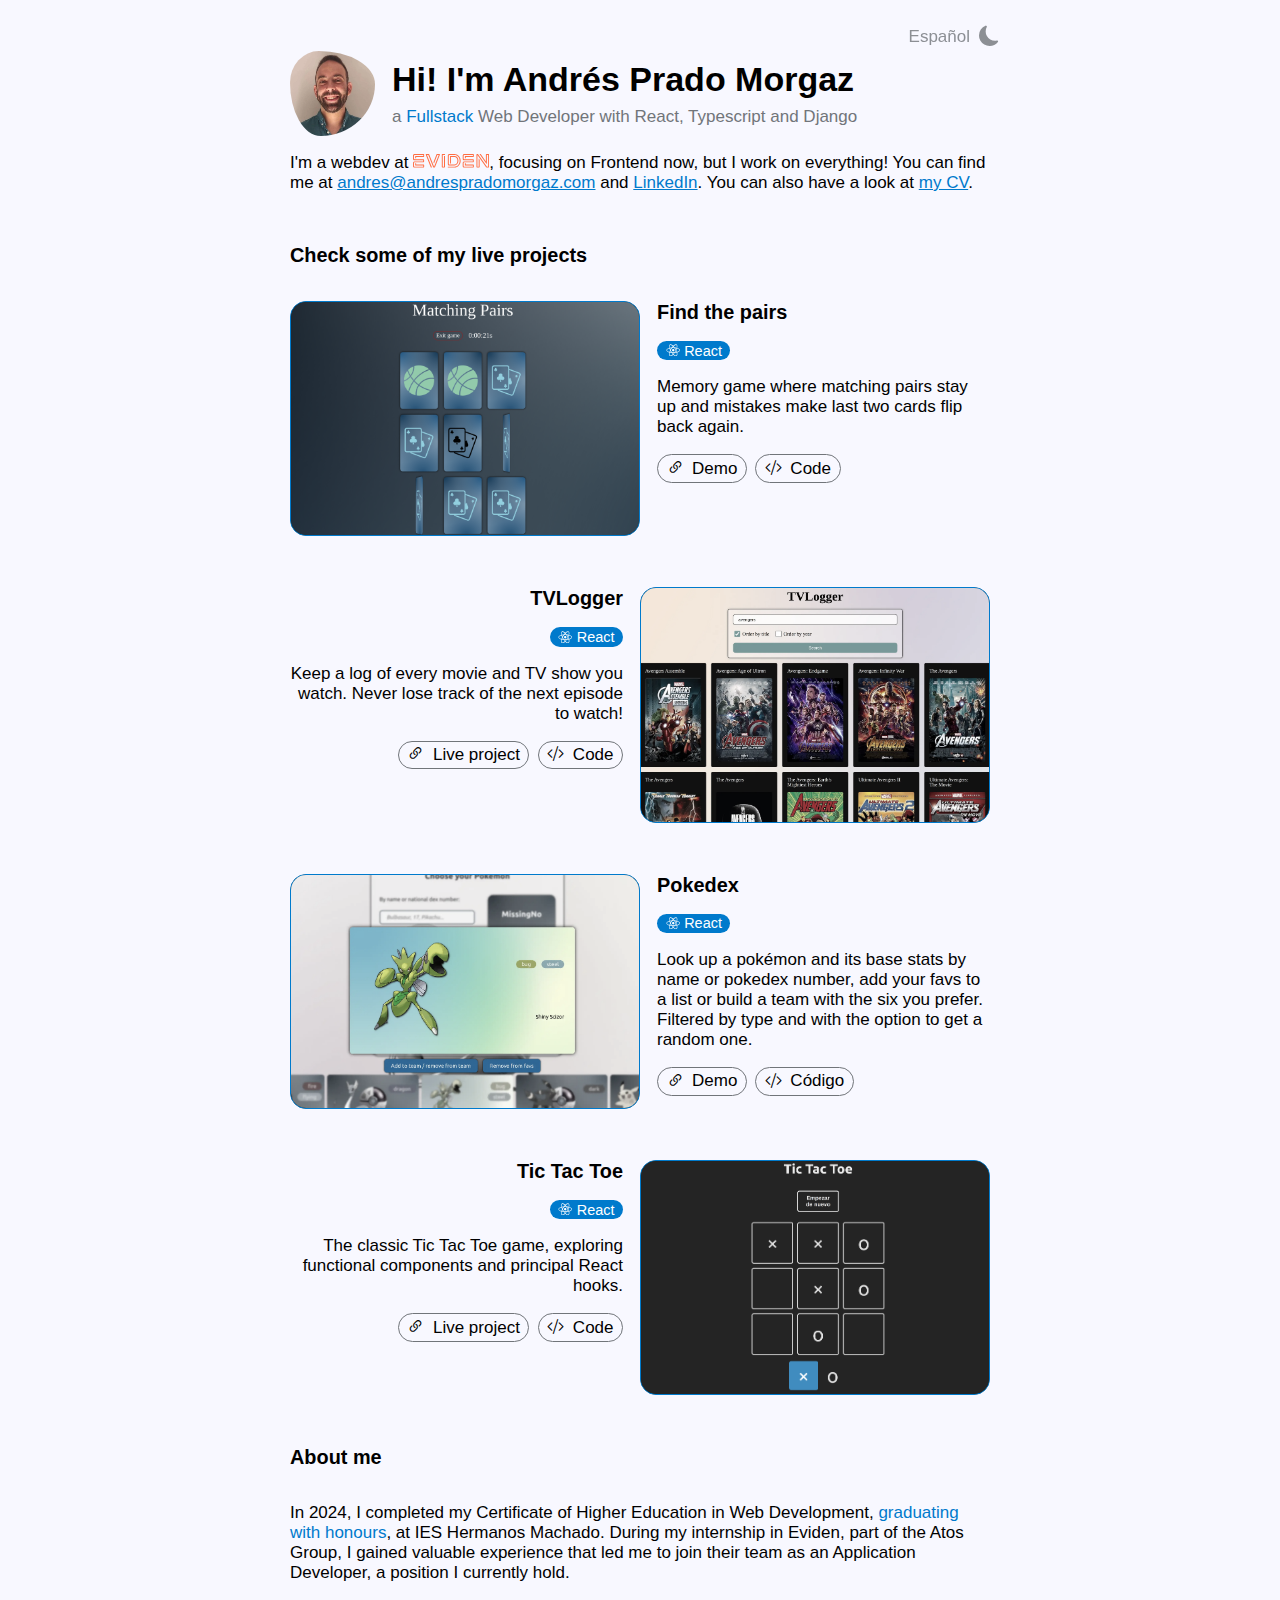
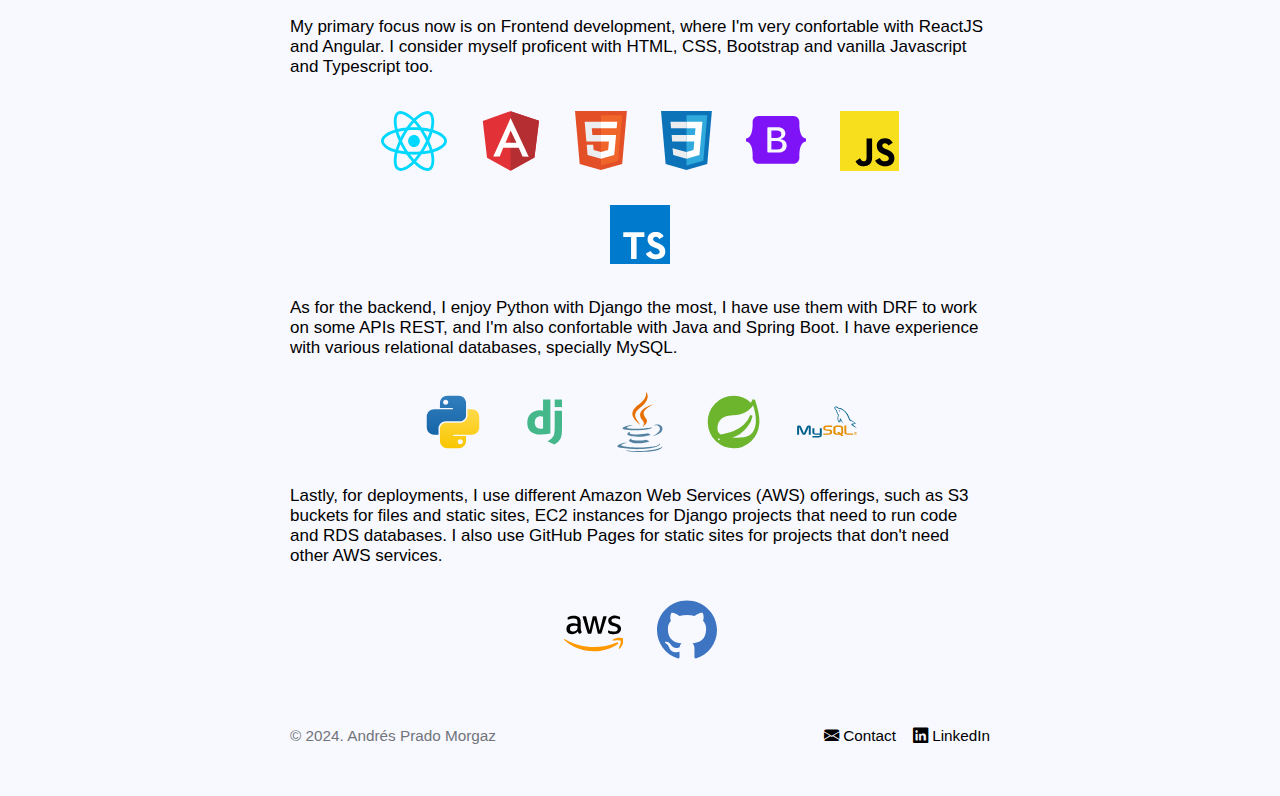
==== en/index.html @ ce3ffde0 "Added pokemon project" ====
<!DOCTYPE html>
<html lang="en">
  <head>
    <meta charset="UTF-8" />
    <meta name="viewport" content="width=device-width, initial-scale=1.0" />
    <title>Andrés Prado Morgaz</title>
    <link rel="shortcut icon" href="../favicon.svg" type="image/x-icon" />
    <link rel="stylesheet" href="../style.css" />
  </head>

  <body>
    <aside id="optionsMenu" class="text-gray">
      <a href="../">Español</a>
      <i id="lightModeToggler" class="bi bi-brightness-high-fill"></i>
    </aside>
    <section class="sectionIntro">
      <header class="intro">
        <img
          src="../assets/profilePic.webp"
          alt="Andrés Prado Morgaz profile picture"
        />
        <div>
          <h1>Hi! I'm Andrés Prado Morgaz</h1>
          <p class="mt-1 text-gray">
            a <span class="text-highlight">Fullstack</span> Web Developer with
            React, Typescript and Django
          </p>
        </div>
      </header>
      <p>
        I'm a webdev at
        <svg
          class="evidenLogo"
          version="1.1"
          viewBox="0 0 538.29999 96.199997"
          xmlns="http://www.w3.org/2000/svg"
        >
          <path
            d="m 262.2,14.9 v 52.7 h 6.7 V 21.4 h 24.7 c 12.2,0 20.9,10.9 20.9,26.7 0,15.8 -8.7,26.7 -20.9,26.7 H 258 c -2.8,0 -4.7,-1.8 -4.7,-4.7 V 11.3 c 0,-2.8 1.8,-4.7 4.7,-4.7 h 35.6 c 21.3,0 36.7,17.4 36.7,41.5 0,24.1 -15.4,41.5 -36.7,41.5 h -47.2 v 6.5 h 47.2 c 24.1,0 43.8,-20.7 43.8,-48 0,-27.3 -19.6,-48 -43.8,-48 H 258 c -7.1,0 -11.5,4.7 -11.5,11.1 v 58.9 c 0,6.5 4.5,11.1 11.5,11.1 h 35.6 c 15.4,0 28,-14.2 28,-33.2 0,-19 -12.6,-33.2 -28,-33.2 H 262.2 Z M 71.8,52.2 H 11.5 C 4.4,52.2 0,56.9 0,63.3 V 85 c 0,6.5 4.5,11.1 11.5,11.1 h 64 c 2,0 3.4,-1.4 3.4,-3.4 V 78.3 c 0,-2 -1.4,-3.4 -3.4,-3.4 H 22.2 V 66 h -6.5 v 15.4 h 56.5 v 8.3 H 11.5 C 8.7,89.7 6.8,87.9 6.8,85 V 63.3 c 0,-2.8 1.8,-4.7 4.7,-4.7 h 63.6 c 2,0 3.4,-1.4 3.4,-3.4 V 40.8 c 0,-2 -1.4,-3.4 -3.4,-3.4 H 11.5 C 8.7,37.4 6.8,35.6 6.8,32.7 V 11.3 c 0,-2.8 1.8,-4.7 4.7,-4.7 h 61 v 8.3 H 15.7 v 15.2 h 6.5 v -8.7 h 53.3 c 2,0 3.4,-1.4 3.4,-3.4 V 3.8 c 0,-2 -1.4,-3.6 -3.4,-3.6 h -64 C 4.4,0.2 0,4.9 0,11.3 v 21.5 c 0,6.5 4.5,11.1 11.5,11.1 h 60.4 v 8.3 z M 172.3,6.6 h 9.9 L 149.2,89.8 115,3.4 C 114,1 112.6,0.2 109.9,0.2 H 93.3 c -2,0 -3.2,1.4 -3.2,3.2 0,0.6 0.2,1.4 0.4,2 l 35.6,90.7 h 8.3 L 98.8,6.6 h 9.7 l 34.4,86.7 c 1,2.4 2,2.8 4.5,2.8 h 3.6 c 2.4,0 3.4,-0.4 4.5,-2.8 L 190.3,5.4 c 0.2,-0.6 0.4,-1.4 0.4,-2 0,-1.8 -1.2,-3.2 -3.2,-3.2 H 171.1 C 168.5,0.2 167,1 166,3.4 l -21.1,54.3 3.8,9.3 z m 251.2,45.6 h -60.4 c -7.1,0 -11.5,4.7 -11.5,11.1 V 85 c 0,6.5 4.5,11.1 11.5,11.1 h 64 c 2,0 3.4,-1.4 3.4,-3.4 V 78.3 c 0,-2 -1.4,-3.4 -3.4,-3.4 H 373.8 V 66 h -6.5 v 15.4 h 56.5 v 8.3 H 363 c -2.8,0 -4.7,-1.8 -4.7,-4.7 V 63.3 c 0,-2.8 1.8,-4.7 4.7,-4.7 h 63.7 c 2,0 3.4,-1.4 3.4,-3.4 V 40.8 c 0,-2 -1.4,-3.4 -3.4,-3.4 h -63.6 c -2.8,0 -4.7,-1.8 -4.7,-4.7 V 11.3 c 0,-2.8 1.8,-4.7 4.7,-4.7 h 61 v 8.3 h -56.7 v 15.2 h 6.5 v -8.7 h 53.3 c 2,0 3.4,-1.4 3.4,-3.4 V 3.8 c 0,-2 -1.4,-3.6 -3.4,-3.6 h -64 c -7.1,0 -11.5,4.7 -11.5,11.1 v 21.5 c 0,6.5 4.5,11.1 11.5,11.1 h 60.4 v 8.3 z M 226.4,0.1 h -19.2 c -2,0 -3.4,1.4 -3.4,3.4 v 89.1 c 0,2 1.4,3.4 3.4,3.4 H 223 c 2,0 3.4,-1.4 3.4,-3.4 V 13.9 h -6.9 v 75.8 h -8.9 v -83 h 15.8 z m 243.8,0 49,68.3 c 1.2,1.6 3.4,1 3.4,-0.6 V 6.6 h 8.9 v 83 h -8.1 L 463.2,4.5 C 460.6,0.7 459.1,0 456.3,0 h -3.8 c -2,0 -3.4,1.4 -3.4,3.4 v 89.1 c 0,2 1.4,3.4 3.4,3.4 h 15.8 c 2,0 3.4,-1.4 3.4,-3.4 v -51 L 464.8,32 v 57.5 h -8.9 V 6.8 l 60,84.9 c 2.6,3.6 4.3,4.5 7.7,4.5 h 11.3 c 2,0 3.4,-1.4 3.4,-3.4 V 3.6 c 0,-2 -1.4,-3.4 -3.4,-3.4 h -15.6 c -2,0 -3.4,1.4 -3.4,3.4 V 53.4 L 479.2,0.1 Z"
          /></svg
        >, focusing on Frontend now, but I work on everything! You can find me
        at
        <a href="mailto:andres@andrespradomorgaz.com" class="text-highlight"
          >andres@andrespradomorgaz.com</a
        >
        and
        <a
          href="https://www.linkedin.com/in/apradomorgaz/"
          class="text-highlight"
          >LinkedIn</a
        >. You can also have a look at
        <a
          href="/assets/CV Andres Prado Morgaz EN.pdf"
          class="text-highlight"
          download="CV_AndresPradoMorgaz_developer"
          >my CV</a
        >.
      </p>
    </section>
    <section class="projectsSection">
      <h3>Check some of my live projects</h3>
      <div class="projectsList">
        <article class="project"> <!-- Matching pairs -->
          <div class="img-container-out">
            <div class="img-container-in">
              <img src="../assets/thumbPairs.webp" alt="Matching pairs game thumb" />
              <h3 class="projectTitleSm">Find the pairs</h3>
            </div>
          </div>
          <div class="project-details">
            <h3 class="projectTitleMd">Find the pairs</h3>
            <div class="techList">
              <span class="techItem">
                <svg
                  class="svg"
                  viewBox="0 0 32 32"
                  fill="none"
                  xmlns="http://www.w3.org/2000/svg"
                >
                  <path
                    d="M18.6789 15.9759C18.6789 14.5415 17.4796 13.3785 16 13.3785C14.5206 13.3785 13.3211 14.5415 13.3211 15.9759C13.3211 17.4105 14.5206 18.5734 16 18.5734C17.4796 18.5734 18.6789 17.4105 18.6789 15.9759Z"
                    fill="currentColor"
                  />
                  <path
                    fill-rule="evenodd"
                    clip-rule="evenodd"
                    d="M24.7004 11.1537C25.2661 8.92478 25.9772 4.79148 23.4704 3.39016C20.9753 1.99495 17.7284 4.66843 16.0139 6.27318C14.3044 4.68442 10.9663 2.02237 8.46163 3.42814C5.96751 4.82803 6.73664 8.8928 7.3149 11.1357C4.98831 11.7764 1 13.1564 1 15.9759C1 18.7874 4.98416 20.2888 7.29698 20.9289C6.71658 23.1842 5.98596 27.1909 8.48327 28.5877C10.9973 29.9932 14.325 27.3945 16.0554 25.7722C17.7809 27.3864 20.9966 30.0021 23.4922 28.6014C25.9956 27.1963 25.3436 23.1184 24.7653 20.8625C27.0073 20.221 31 18.7523 31 15.9759C31 13.1835 26.9903 11.7923 24.7004 11.1537ZM24.4162 19.667C24.0365 18.5016 23.524 17.2623 22.8971 15.9821C23.4955 14.7321 23.9881 13.5088 24.3572 12.3509C26.0359 12.8228 29.7185 13.9013 29.7185 15.9759C29.7185 18.07 26.1846 19.1587 24.4162 19.667ZM22.85 27.526C20.988 28.571 18.2221 26.0696 16.9478 24.8809C17.7932 23.9844 18.638 22.9422 19.4625 21.7849C20.9129 21.6602 22.283 21.4562 23.5256 21.1777C23.9326 22.7734 24.7202 26.4763 22.85 27.526ZM9.12362 27.5111C7.26143 26.47 8.11258 22.8946 8.53957 21.2333C9.76834 21.4969 11.1286 21.6865 12.5824 21.8008C13.4123 22.9332 14.2816 23.9741 15.1576 24.8857C14.0753 25.9008 10.9945 28.557 9.12362 27.5111ZM2.28149 15.9759C2.28149 13.874 5.94207 12.8033 7.65904 12.3326C8.03451 13.5165 8.52695 14.7544 9.12123 16.0062C8.51925 17.2766 8.01977 18.5341 7.64085 19.732C6.00369 19.2776 2.28149 18.0791 2.28149 15.9759ZM9.1037 4.50354C10.9735 3.45416 13.8747 6.00983 15.1159 7.16013C14.2444 8.06754 13.3831 9.1006 12.5603 10.2265C11.1494 10.3533 9.79875 10.5569 8.55709 10.8297C8.09125 9.02071 7.23592 5.55179 9.1037 4.50354ZM20.3793 11.5771C21.3365 11.6942 22.2536 11.85 23.1147 12.0406C22.8562 12.844 22.534 13.6841 22.1545 14.5453C21.6044 13.5333 21.0139 12.5416 20.3793 11.5771ZM16.0143 8.0481C16.6054 8.66897 17.1974 9.3623 17.7798 10.1145C16.5985 10.0603 15.4153 10.0601 14.234 10.1137C14.8169 9.36848 15.414 8.67618 16.0143 8.0481ZM9.8565 14.5444C9.48329 13.6862 9.16398 12.8424 8.90322 12.0275C9.75918 11.8418 10.672 11.69 11.623 11.5748C10.9866 12.5372 10.3971 13.5285 9.8565 14.5444ZM11.6503 20.4657C10.6679 20.3594 9.74126 20.2153 8.88556 20.0347C9.15044 19.2055 9.47678 18.3435 9.85796 17.4668C10.406 18.4933 11.0045 19.4942 11.6503 20.4657ZM16.0498 23.9915C15.4424 23.356 14.8365 22.6531 14.2448 21.8971C15.4328 21.9423 16.6231 21.9424 17.811 21.891C17.2268 22.6608 16.6369 23.3647 16.0498 23.9915ZM22.1667 17.4222C22.5677 18.3084 22.9057 19.1657 23.1742 19.9809C22.3043 20.1734 21.3652 20.3284 20.3757 20.4435C21.015 19.4607 21.6149 18.4536 22.1667 17.4222ZM18.7473 20.5941C16.9301 20.72 15.1016 20.7186 13.2838 20.6044C12.2509 19.1415 11.3314 17.603 10.5377 16.0058C11.3276 14.4119 12.2404 12.8764 13.2684 11.4158C15.0875 11.2825 16.9178 11.2821 18.7369 11.4166C19.7561 12.8771 20.6675 14.4086 21.4757 15.9881C20.6771 17.5812 19.7595 19.1198 18.7473 20.5941ZM22.8303 4.4666C24.7006 5.51254 23.8681 9.22726 23.4595 10.8426C22.2149 10.5641 20.8633 10.3569 19.4483 10.2281C18.6239 9.09004 17.7698 8.05518 16.9124 7.15949C18.1695 5.98441 20.9781 3.43089 22.8303 4.4666Z"
                    fill="currentColor"
                  />
                </svg>
                <span>React</span>
              </span>
            </div>
            Memory game where matching pairs stay up and mistakes make last two
            cards flip back again.
            <div class="project-links">
              <a href="https://andrespradomorgaz.com/matching-pairs"
                ><i class="bi bi-link-45deg"></i><span>Demo</span></a
              >
              <a href="https://github.com/andpramor/matching-pairs"
                ><i class="bi bi-code-slash"></i><span>Code</span></a
              >
            </div>
          </div>
        </article>
        <article class="project"> <!-- TVLogger -->
          <div class="img-container-out">
            <div class="img-container-in">
              <img
                src="../assets/thumbTVLogger.webp"
                alt="TVLogger thumbnail"
              />
              <h3 class="projectTitleSm">TVLogger</h3>
            </div>
          </div>
          <div class="project-details">
            <h3 class="projectTitleMd">TVLogger</h3>
            <div class="techList">
              <span class="techItem">
                <svg
                  class="svg"
                  viewBox="0 0 32 32"
                  fill="none"
                  xmlns="http://www.w3.org/2000/svg"
                >
                  <path
                    d="M18.6789 15.9759C18.6789 14.5415 17.4796 13.3785 16 13.3785C14.5206 13.3785 13.3211 14.5415 13.3211 15.9759C13.3211 17.4105 14.5206 18.5734 16 18.5734C17.4796 18.5734 18.6789 17.4105 18.6789 15.9759Z"
                    fill="currentColor"
                  />
                  <path
                    fill-rule="evenodd"
                    clip-rule="evenodd"
                    d="M24.7004 11.1537C25.2661 8.92478 25.9772 4.79148 23.4704 3.39016C20.9753 1.99495 17.7284 4.66843 16.0139 6.27318C14.3044 4.68442 10.9663 2.02237 8.46163 3.42814C5.96751 4.82803 6.73664 8.8928 7.3149 11.1357C4.98831 11.7764 1 13.1564 1 15.9759C1 18.7874 4.98416 20.2888 7.29698 20.9289C6.71658 23.1842 5.98596 27.1909 8.48327 28.5877C10.9973 29.9932 14.325 27.3945 16.0554 25.7722C17.7809 27.3864 20.9966 30.0021 23.4922 28.6014C25.9956 27.1963 25.3436 23.1184 24.7653 20.8625C27.0073 20.221 31 18.7523 31 15.9759C31 13.1835 26.9903 11.7923 24.7004 11.1537ZM24.4162 19.667C24.0365 18.5016 23.524 17.2623 22.8971 15.9821C23.4955 14.7321 23.9881 13.5088 24.3572 12.3509C26.0359 12.8228 29.7185 13.9013 29.7185 15.9759C29.7185 18.07 26.1846 19.1587 24.4162 19.667ZM22.85 27.526C20.988 28.571 18.2221 26.0696 16.9478 24.8809C17.7932 23.9844 18.638 22.9422 19.4625 21.7849C20.9129 21.6602 22.283 21.4562 23.5256 21.1777C23.9326 22.7734 24.7202 26.4763 22.85 27.526ZM9.12362 27.5111C7.26143 26.47 8.11258 22.8946 8.53957 21.2333C9.76834 21.4969 11.1286 21.6865 12.5824 21.8008C13.4123 22.9332 14.2816 23.9741 15.1576 24.8857C14.0753 25.9008 10.9945 28.557 9.12362 27.5111ZM2.28149 15.9759C2.28149 13.874 5.94207 12.8033 7.65904 12.3326C8.03451 13.5165 8.52695 14.7544 9.12123 16.0062C8.51925 17.2766 8.01977 18.5341 7.64085 19.732C6.00369 19.2776 2.28149 18.0791 2.28149 15.9759ZM9.1037 4.50354C10.9735 3.45416 13.8747 6.00983 15.1159 7.16013C14.2444 8.06754 13.3831 9.1006 12.5603 10.2265C11.1494 10.3533 9.79875 10.5569 8.55709 10.8297C8.09125 9.02071 7.23592 5.55179 9.1037 4.50354ZM20.3793 11.5771C21.3365 11.6942 22.2536 11.85 23.1147 12.0406C22.8562 12.844 22.534 13.6841 22.1545 14.5453C21.6044 13.5333 21.0139 12.5416 20.3793 11.5771ZM16.0143 8.0481C16.6054 8.66897 17.1974 9.3623 17.7798 10.1145C16.5985 10.0603 15.4153 10.0601 14.234 10.1137C14.8169 9.36848 15.414 8.67618 16.0143 8.0481ZM9.8565 14.5444C9.48329 13.6862 9.16398 12.8424 8.90322 12.0275C9.75918 11.8418 10.672 11.69 11.623 11.5748C10.9866 12.5372 10.3971 13.5285 9.8565 14.5444ZM11.6503 20.4657C10.6679 20.3594 9.74126 20.2153 8.88556 20.0347C9.15044 19.2055 9.47678 18.3435 9.85796 17.4668C10.406 18.4933 11.0045 19.4942 11.6503 20.4657ZM16.0498 23.9915C15.4424 23.356 14.8365 22.6531 14.2448 21.8971C15.4328 21.9423 16.6231 21.9424 17.811 21.891C17.2268 22.6608 16.6369 23.3647 16.0498 23.9915ZM22.1667 17.4222C22.5677 18.3084 22.9057 19.1657 23.1742 19.9809C22.3043 20.1734 21.3652 20.3284 20.3757 20.4435C21.015 19.4607 21.6149 18.4536 22.1667 17.4222ZM18.7473 20.5941C16.9301 20.72 15.1016 20.7186 13.2838 20.6044C12.2509 19.1415 11.3314 17.603 10.5377 16.0058C11.3276 14.4119 12.2404 12.8764 13.2684 11.4158C15.0875 11.2825 16.9178 11.2821 18.7369 11.4166C19.7561 12.8771 20.6675 14.4086 21.4757 15.9881C20.6771 17.5812 19.7595 19.1198 18.7473 20.5941ZM22.8303 4.4666C24.7006 5.51254 23.8681 9.22726 23.4595 10.8426C22.2149 10.5641 20.8633 10.3569 19.4483 10.2281C18.6239 9.09004 17.7698 8.05518 16.9124 7.15949C18.1695 5.98441 20.9781 3.43089 22.8303 4.4666Z"
                    fill="currentColor"
                  />
                </svg>
                <span>React</span>
              </span>
            </div>
            Keep a log of every movie and TV show you watch. Never lose track of
            the next episode to watch!
            <div class="project-links">
              <a href="https://andrespradomorgaz.com/tv-react-tracker"
                ><i class="bi bi-link-45deg"></i><span>Live project</span></a
              >
              <a href="https://github.com/andpramor/tv-react-tracker"
                ><i class="bi bi-code-slash"></i><span>Code</span></a
              >
            </div>
          </div>
        </article>
        <article class="project"> <!-- Pokereactapp -->
          <div class="img-container-out">
            <div class="img-container-in">
              <img src="../assets/thumbPokemon.webp" alt="Pokemon react app thumb" />
              <h3 class="projectTitleSm">Pokedex</h3>
            </div>
          </div>
          <div class="project-details">
            <h3 class="projectTitleMd">Pokedex</h3>
            <div class="techList">
              <span class="techItem">
                <svg
                  class="svg"
                  viewBox="0 0 32 32"
                  fill="none"
                  xmlns="http://www.w3.org/2000/svg"
                >
                  <path
                    d="M18.6789 15.9759C18.6789 14.5415 17.4796 13.3785 16 13.3785C14.5206 13.3785 13.3211 14.5415 13.3211 15.9759C13.3211 17.4105 14.5206 18.5734 16 18.5734C17.4796 18.5734 18.6789 17.4105 18.6789 15.9759Z"
                    fill="currentColor"
                  />
                  <path
                    fill-rule="evenodd"
                    clip-rule="evenodd"
                    d="M24.7004 11.1537C25.2661 8.92478 25.9772 4.79148 23.4704 3.39016C20.9753 1.99495 17.7284 4.66843 16.0139 6.27318C14.3044 4.68442 10.9663 2.02237 8.46163 3.42814C5.96751 4.82803 6.73664 8.8928 7.3149 11.1357C4.98831 11.7764 1 13.1564 1 15.9759C1 18.7874 4.98416 20.2888 7.29698 20.9289C6.71658 23.1842 5.98596 27.1909 8.48327 28.5877C10.9973 29.9932 14.325 27.3945 16.0554 25.7722C17.7809 27.3864 20.9966 30.0021 23.4922 28.6014C25.9956 27.1963 25.3436 23.1184 24.7653 20.8625C27.0073 20.221 31 18.7523 31 15.9759C31 13.1835 26.9903 11.7923 24.7004 11.1537ZM24.4162 19.667C24.0365 18.5016 23.524 17.2623 22.8971 15.9821C23.4955 14.7321 23.9881 13.5088 24.3572 12.3509C26.0359 12.8228 29.7185 13.9013 29.7185 15.9759C29.7185 18.07 26.1846 19.1587 24.4162 19.667ZM22.85 27.526C20.988 28.571 18.2221 26.0696 16.9478 24.8809C17.7932 23.9844 18.638 22.9422 19.4625 21.7849C20.9129 21.6602 22.283 21.4562 23.5256 21.1777C23.9326 22.7734 24.7202 26.4763 22.85 27.526ZM9.12362 27.5111C7.26143 26.47 8.11258 22.8946 8.53957 21.2333C9.76834 21.4969 11.1286 21.6865 12.5824 21.8008C13.4123 22.9332 14.2816 23.9741 15.1576 24.8857C14.0753 25.9008 10.9945 28.557 9.12362 27.5111ZM2.28149 15.9759C2.28149 13.874 5.94207 12.8033 7.65904 12.3326C8.03451 13.5165 8.52695 14.7544 9.12123 16.0062C8.51925 17.2766 8.01977 18.5341 7.64085 19.732C6.00369 19.2776 2.28149 18.0791 2.28149 15.9759ZM9.1037 4.50354C10.9735 3.45416 13.8747 6.00983 15.1159 7.16013C14.2444 8.06754 13.3831 9.1006 12.5603 10.2265C11.1494 10.3533 9.79875 10.5569 8.55709 10.8297C8.09125 9.02071 7.23592 5.55179 9.1037 4.50354ZM20.3793 11.5771C21.3365 11.6942 22.2536 11.85 23.1147 12.0406C22.8562 12.844 22.534 13.6841 22.1545 14.5453C21.6044 13.5333 21.0139 12.5416 20.3793 11.5771ZM16.0143 8.0481C16.6054 8.66897 17.1974 9.3623 17.7798 10.1145C16.5985 10.0603 15.4153 10.0601 14.234 10.1137C14.8169 9.36848 15.414 8.67618 16.0143 8.0481ZM9.8565 14.5444C9.48329 13.6862 9.16398 12.8424 8.90322 12.0275C9.75918 11.8418 10.672 11.69 11.623 11.5748C10.9866 12.5372 10.3971 13.5285 9.8565 14.5444ZM11.6503 20.4657C10.6679 20.3594 9.74126 20.2153 8.88556 20.0347C9.15044 19.2055 9.47678 18.3435 9.85796 17.4668C10.406 18.4933 11.0045 19.4942 11.6503 20.4657ZM16.0498 23.9915C15.4424 23.356 14.8365 22.6531 14.2448 21.8971C15.4328 21.9423 16.6231 21.9424 17.811 21.891C17.2268 22.6608 16.6369 23.3647 16.0498 23.9915ZM22.1667 17.4222C22.5677 18.3084 22.9057 19.1657 23.1742 19.9809C22.3043 20.1734 21.3652 20.3284 20.3757 20.4435C21.015 19.4607 21.6149 18.4536 22.1667 17.4222ZM18.7473 20.5941C16.9301 20.72 15.1016 20.7186 13.2838 20.6044C12.2509 19.1415 11.3314 17.603 10.5377 16.0058C11.3276 14.4119 12.2404 12.8764 13.2684 11.4158C15.0875 11.2825 16.9178 11.2821 18.7369 11.4166C19.7561 12.8771 20.6675 14.4086 21.4757 15.9881C20.6771 17.5812 19.7595 19.1198 18.7473 20.5941ZM22.8303 4.4666C24.7006 5.51254 23.8681 9.22726 23.4595 10.8426C22.2149 10.5641 20.8633 10.3569 19.4483 10.2281C18.6239 9.09004 17.7698 8.05518 16.9124 7.15949C18.1695 5.98441 20.9781 3.43089 22.8303 4.4666Z"
                    fill="currentColor"
                  />
                </svg>
                <span>React</span>
              </span>
            </div>
            Look up a pokémon and its base stats by name or pokedex number, add your favs to a list or build a team with the six you prefer. Filtered by type and with the option to get a random one.
            <div class="project-links">
              <a href="https://andrespradomorgaz.com/pokereactapp"
                ><i class="bi bi-link-45deg"></i><span>Demo</span></a
              >
              <a href="https://github.com/andpramor/pokereactapp"
                ><i class="bi bi-code-slash"></i><span>Código</span></a
              >
            </div>
          </div>
        </article>
        <article class="project"> <!-- Tic Tac Toe -->
          <div class="img-container-out">
            <div class="img-container-in">
              <img
                src="../assets/thumbTictactoe.webp"
                alt="TicTacToe thumbnail"
              />
              <h3 class="projectTitleSm">Tic Tac Toe</h3>
            </div>
          </div>
          <div class="project-details">
            <h3 class="projectTitleMd">Tic Tac Toe</h3>
            <div class="techList">
              <span class="techItem">
                <svg
                  class="svg"
                  viewBox="0 0 32 32"
                  fill="none"
                  xmlns="http://www.w3.org/2000/svg"
                >
                  <path
                    d="M18.6789 15.9759C18.6789 14.5415 17.4796 13.3785 16 13.3785C14.5206 13.3785 13.3211 14.5415 13.3211 15.9759C13.3211 17.4105 14.5206 18.5734 16 18.5734C17.4796 18.5734 18.6789 17.4105 18.6789 15.9759Z"
                    fill="currentColor"
                  />
                  <path
                    fill-rule="evenodd"
                    clip-rule="evenodd"
                    d="M24.7004 11.1537C25.2661 8.92478 25.9772 4.79148 23.4704 3.39016C20.9753 1.99495 17.7284 4.66843 16.0139 6.27318C14.3044 4.68442 10.9663 2.02237 8.46163 3.42814C5.96751 4.82803 6.73664 8.8928 7.3149 11.1357C4.98831 11.7764 1 13.1564 1 15.9759C1 18.7874 4.98416 20.2888 7.29698 20.9289C6.71658 23.1842 5.98596 27.1909 8.48327 28.5877C10.9973 29.9932 14.325 27.3945 16.0554 25.7722C17.7809 27.3864 20.9966 30.0021 23.4922 28.6014C25.9956 27.1963 25.3436 23.1184 24.7653 20.8625C27.0073 20.221 31 18.7523 31 15.9759C31 13.1835 26.9903 11.7923 24.7004 11.1537ZM24.4162 19.667C24.0365 18.5016 23.524 17.2623 22.8971 15.9821C23.4955 14.7321 23.9881 13.5088 24.3572 12.3509C26.0359 12.8228 29.7185 13.9013 29.7185 15.9759C29.7185 18.07 26.1846 19.1587 24.4162 19.667ZM22.85 27.526C20.988 28.571 18.2221 26.0696 16.9478 24.8809C17.7932 23.9844 18.638 22.9422 19.4625 21.7849C20.9129 21.6602 22.283 21.4562 23.5256 21.1777C23.9326 22.7734 24.7202 26.4763 22.85 27.526ZM9.12362 27.5111C7.26143 26.47 8.11258 22.8946 8.53957 21.2333C9.76834 21.4969 11.1286 21.6865 12.5824 21.8008C13.4123 22.9332 14.2816 23.9741 15.1576 24.8857C14.0753 25.9008 10.9945 28.557 9.12362 27.5111ZM2.28149 15.9759C2.28149 13.874 5.94207 12.8033 7.65904 12.3326C8.03451 13.5165 8.52695 14.7544 9.12123 16.0062C8.51925 17.2766 8.01977 18.5341 7.64085 19.732C6.00369 19.2776 2.28149 18.0791 2.28149 15.9759ZM9.1037 4.50354C10.9735 3.45416 13.8747 6.00983 15.1159 7.16013C14.2444 8.06754 13.3831 9.1006 12.5603 10.2265C11.1494 10.3533 9.79875 10.5569 8.55709 10.8297C8.09125 9.02071 7.23592 5.55179 9.1037 4.50354ZM20.3793 11.5771C21.3365 11.6942 22.2536 11.85 23.1147 12.0406C22.8562 12.844 22.534 13.6841 22.1545 14.5453C21.6044 13.5333 21.0139 12.5416 20.3793 11.5771ZM16.0143 8.0481C16.6054 8.66897 17.1974 9.3623 17.7798 10.1145C16.5985 10.0603 15.4153 10.0601 14.234 10.1137C14.8169 9.36848 15.414 8.67618 16.0143 8.0481ZM9.8565 14.5444C9.48329 13.6862 9.16398 12.8424 8.90322 12.0275C9.75918 11.8418 10.672 11.69 11.623 11.5748C10.9866 12.5372 10.3971 13.5285 9.8565 14.5444ZM11.6503 20.4657C10.6679 20.3594 9.74126 20.2153 8.88556 20.0347C9.15044 19.2055 9.47678 18.3435 9.85796 17.4668C10.406 18.4933 11.0045 19.4942 11.6503 20.4657ZM16.0498 23.9915C15.4424 23.356 14.8365 22.6531 14.2448 21.8971C15.4328 21.9423 16.6231 21.9424 17.811 21.891C17.2268 22.6608 16.6369 23.3647 16.0498 23.9915ZM22.1667 17.4222C22.5677 18.3084 22.9057 19.1657 23.1742 19.9809C22.3043 20.1734 21.3652 20.3284 20.3757 20.4435C21.015 19.4607 21.6149 18.4536 22.1667 17.4222ZM18.7473 20.5941C16.9301 20.72 15.1016 20.7186 13.2838 20.6044C12.2509 19.1415 11.3314 17.603 10.5377 16.0058C11.3276 14.4119 12.2404 12.8764 13.2684 11.4158C15.0875 11.2825 16.9178 11.2821 18.7369 11.4166C19.7561 12.8771 20.6675 14.4086 21.4757 15.9881C20.6771 17.5812 19.7595 19.1198 18.7473 20.5941ZM22.8303 4.4666C24.7006 5.51254 23.8681 9.22726 23.4595 10.8426C22.2149 10.5641 20.8633 10.3569 19.4483 10.2281C18.6239 9.09004 17.7698 8.05518 16.9124 7.15949C18.1695 5.98441 20.9781 3.43089 22.8303 4.4666Z"
                    fill="currentColor"
                  />
                </svg>
                <span>React</span>
              </span>
            </div>
            The classic Tic Tac Toe game, exploring functional components and
            principal React hooks.
            <div class="project-links">
              <a href="https://andrespradomorgaz.com/tic-tac-toe"
                ><i class="bi bi-link-45deg"></i><span>Live project</span></a
              >
              <a href="https://github.com/andpramor/tic-tac-toe"
                ><i class="bi bi-code-slash"></i><span>Code</span></a
              >
            </div>
          </div>
        </article>
      </div>
    </section>
    <section class="aboutSection">
      <h3>About me</h3>
      <p>
        In 2024, I completed my Certificate of Higher Education in Web
        Development,
        <span class="text-highlight">graduating with honours</span>, at IES
        Hermanos Machado. During my internship in Eviden, part of the Atos
        Group, I gained valuable experience that led me to join their team as an
        Application Developer, a position I currently hold.
      </p>
      <p>
        My primary focus now is on Frontend development, where I'm very
        confortable with ReactJS and Angular. I consider myself proficent with
        HTML, CSS, Bootstrap and vanilla Javascript and Typescript too.
      </p>
      <p class="logos">
        <img src="../assets/svg/react.svg" alt="React logo" />
        <img src="../assets/svg/angular.svg" alt="Angular logo" />
        <img src="../assets/svg/html.svg" alt="HTML logo" />
        <img src="../assets/svg/css.svg" alt="CSS logo" />
        <img src="../assets/svg/bootstrap.svg" alt="Bootstrap logo" />
        <img src="../assets/svg/javascript.svg" alt="Javascript logo" />
        <img src="../assets/svg/typescript.svg" alt="Typescript logo" />
      </p>
      <p>
        As for the backend, I enjoy Python with Django the most, I have use them
        with DRF to work on some APIs REST, and I'm also confortable with Java
        and Spring Boot. I have experience with various relational databases,
        specially MySQL.
      </p>
      <p class="logos">
        <img src="../assets/svg/python.svg" alt="Python logo" />
        <img src="../assets/svg/django.svg" alt="Django logo" />
        <img src="../assets/svg/java.svg" alt="Java logo" />
        <img src="../assets/svg/spring-boot.svg" alt="SpringBoot logo" />
        <img src="../assets/svg/mysql.svg" alt="MySQL logo" />
      </p>
      <p>
        Lastly, for deployments, I use different Amazon Web Services (AWS)
        offerings, such as S3 buckets for files and static sites, EC2 instances
        for Django projects that need to run code and RDS databases. I also use
        GitHub Pages for static sites for projects that don't need other AWS
        services.
      </p>
      <p class="logos">
        <svg viewBox="0 0 16 16" xmlns="http://www.w3.org/2000/svg" fill="none">
          <g id="SVGRepo_bgCarrier" stroke-width="0" />

          <g
            id="SVGRepo_tracerCarrier"
            stroke-linecap="round"
            stroke-linejoin="round"
          />

          <g id="SVGRepo_iconCarrier">
            <path
              fill="currentColor"
              d="M4.51 7.687c0 .197.02.357.058.475.042.117.096.245.17.384a.233.233 0 01.037.123c0 .053-.032.107-.1.16l-.336.224a.255.255 0 01-.138.048c-.054 0-.107-.026-.16-.074a1.652 1.652 0 01-.192-.251 4.137 4.137 0 01-.165-.315c-.415.491-.936.737-1.564.737-.447 0-.804-.129-1.064-.385-.261-.256-.394-.598-.394-1.025 0-.454.16-.822.484-1.1.325-.278.756-.416 1.304-.416.18 0 .367.016.564.042.197.027.4.07.612.118v-.39c0-.406-.085-.689-.25-.854-.17-.166-.458-.246-.868-.246-.186 0-.377.022-.574.07a4.23 4.23 0 00-.575.181 1.525 1.525 0 01-.186.07.326.326 0 01-.085.016c-.075 0-.112-.054-.112-.166v-.262c0-.085.01-.15.037-.186a.399.399 0 01.15-.113c.185-.096.409-.176.67-.24.26-.07.537-.101.83-.101.633 0 1.096.144 1.394.432.293.288.442.726.442 1.314v1.73h.01zm-2.161.811c.175 0 .356-.032.548-.096.191-.064.362-.182.505-.342a.848.848 0 00.181-.341c.032-.129.054-.283.054-.465V7.03a4.43 4.43 0 00-.49-.09 3.996 3.996 0 00-.5-.033c-.357 0-.618.07-.793.214-.176.144-.26.347-.26.614 0 .25.063.437.196.566.128.133.314.197.559.197zm4.273.577c-.096 0-.16-.016-.202-.054-.043-.032-.08-.106-.112-.208l-1.25-4.127a.938.938 0 01-.049-.214c0-.085.043-.133.128-.133h.522c.1 0 .17.016.207.053.043.032.075.107.107.208l.894 3.535.83-3.535c.026-.106.058-.176.1-.208a.365.365 0 01.214-.053h.425c.102 0 .17.016.213.053.043.032.08.107.101.208l.841 3.578.92-3.578a.458.458 0 01.107-.208.346.346 0 01.208-.053h.495c.085 0 .133.043.133.133 0 .027-.006.054-.01.086a.76.76 0 01-.038.133l-1.283 4.127c-.032.107-.069.177-.111.209a.34.34 0 01-.203.053h-.457c-.101 0-.17-.016-.213-.053-.043-.038-.08-.107-.101-.214L8.213 5.37l-.82 3.439c-.026.107-.058.176-.1.213-.043.038-.118.054-.213.054h-.458zm6.838.144a3.51 3.51 0 01-.82-.096c-.266-.064-.473-.134-.612-.214-.085-.048-.143-.101-.165-.15a.378.378 0 01-.031-.149v-.272c0-.112.042-.166.122-.166a.3.3 0 01.096.016c.032.011.08.032.133.054.18.08.378.144.585.187.213.042.42.064.633.064.336 0 .596-.059.777-.176a.575.575 0 00.277-.508.52.52 0 00-.144-.373c-.095-.102-.276-.193-.537-.278l-.772-.24c-.388-.123-.676-.305-.851-.545a1.275 1.275 0 01-.266-.774c0-.224.048-.422.143-.593.096-.17.224-.32.384-.438.16-.122.34-.213.553-.277.213-.064.436-.091.67-.091.118 0 .24.005.357.021.122.016.234.038.346.06.106.026.208.052.303.085.096.032.17.064.224.096a.46.46 0 01.16.133.289.289 0 01.047.176v.251c0 .112-.042.171-.122.171a.552.552 0 01-.202-.064 2.427 2.427 0 00-1.022-.208c-.303 0-.543.048-.708.15-.165.1-.25.256-.25.475 0 .149.053.277.16.379.106.101.303.202.585.293l.756.24c.383.123.66.294.825.513.165.219.244.47.244.748 0 .23-.047.437-.138.619a1.436 1.436 0 01-.388.47c-.165.133-.362.23-.591.299-.24.075-.49.112-.761.112z"
            />
            <g fill="#F90" fill-rule="evenodd" clip-rule="evenodd">
              <path
                d="M14.465 11.813c-1.75 1.297-4.294 1.986-6.481 1.986-3.065 0-5.827-1.137-7.913-3.027-.165-.15-.016-.353.18-.235 2.257 1.313 5.04 2.109 7.92 2.109 1.941 0 4.075-.406 6.039-1.239.293-.133.543.192.255.406z"
              />
              <path
                d="M15.194 10.98c-.223-.287-1.479-.138-2.048-.069-.17.022-.197-.128-.043-.24 1-.705 2.645-.502 2.836-.267.192.24-.053 1.89-.99 2.68-.143.123-.281.06-.218-.1.213-.53.687-1.72.463-2.003z"
              />
            </g>
          </g>
        </svg>
        <img src="../assets/svg/github.svg" alt="Github logo" />
      </p>
    </section>
    <footer>
      <span class="footerLinks">
        <a href="mailto:andres@andrespradomorgaz.com"
          ><i class="bi bi-envelope-fill"></i>Contact</a
        >
        <a href="https://www.linkedin.com/in/apradomorgaz/"
          ><i class="bi bi-linkedin"></i>LinkedIn</a
        >
      </span>
      <span>&#169; 2024. Andrés Prado Morgaz</span>
    </footer>
    <script src="../script.js"></script>
  </body>
</html>
---- style.css ----
@import url('https://cdn.jsdelivr.net/npm/bootstrap-icons@1.11.3/font/bootstrap-icons.min.css'); /* Bootstrap icons CDN */

:root {
  font-family: Roboto, Oxygen, Ubuntu, Cantarell, 'Open Sans', 'Helvetica Neue',
    sans-serif;
  font-size: 17px;
  margin: 0;
  padding: 0;
  --deep-blue: #002d3c;
  --react-blue: #61dbfb;
  /* Light mode: */
  --gray: rgb(113, 117, 122);
  --body-bg: #f8f8ff;
  --body-color: black;
  --highlight-color: #007acc;
  --over-highlight-color: white;
  --shadow-color: rgba(0, 0, 0, 0.1);
}

/* Dark mode */
[color-mode='dark'] {
  --body-bg: var(--deep-blue);
  --body-color: white;
  --gray: rgb(209, 213, 219);
  --highlight-color: #ffd000;
  --over-highlight-color: black;
  --shadow-color: rgba(255, 255, 255, 0.1);
}

body::-webkit-scrollbar {
  width: 8px;
}

body::-webkit-scrollbar-track {
  background: var(--body-bg);
}

body::-webkit-scrollbar-thumb {
  background: var(--highlight-color);
  border-radius: 4px;
}

@supports not selector(::-webkit-scrollbar) {
  body {
    scrollbar-color: var(--yellow) var(--deep-blue);
  }
}

* {
  box-sizing: border-box;
}

p {
  margin: 0;
  text-wrap: pretty;
}

h1,
h2,
h3,
h4 {
  margin: 0;
  text-wrap: balance;
}

body {
  display: flex;
  flex-direction: column;
  align-items: center;
  gap: 1rem;
  width: 100%;
  min-height: 100dvh;
  margin: 0 auto;
  padding: 1rem;
  background-color: var(--body-bg);
  color: var(--body-color);
  transition: background-color 0.3s, color 0.3s;
}

#optionsMenu {
  display: flex;
  align-items: center;
  gap: 0.5rem;
  align-self: end;
  padding: 0.5rem;
  border-radius: 500px;
  position: fixed;
  top: 1rem;
  z-index: 9999;
  transition: top 0.3s, background-color 0.3s, box-shadow 0.3s;
}

.bg-blur {
  -webkit-backdrop-filter: blur(10px);
  backdrop-filter: blur(10px);
  background-color: rgba(0, 0, 0, 0.1);

  -webkit-box-shadow: 2px 2px 8px var(--shadow-color);
  box-shadow: 2px 2px 8px var(--shadow-color);
}

#optionsMenu i {
  font-size: 1.2rem;
}

#optionsMenu a,
#optionsMenu i {
  text-decoration: none;
  opacity: 0.8;
  color: inherit;
}

#optionsMenu a:hover,
#optionsMenu i:hover {
  opacity: 1;
  cursor: pointer;
}

.evidenLogo {
  fill: #ff6d43;
  height: 0.8rem;
}

.text-lightBlue {
  color: var(--react-blue);
}

.text-yellow {
  color: #ffd000;
}

.text-gray {
  color: var(--gray);
}

.text-highlight {
  color: var(--highlight-color);
}

.mt-1 {
  margin-top: 0.5rem;
}

.bg-grad {
  background-color: hsla(219.99999999999997, 4%, 13%, 1);
  background-image: radial-gradient(
      circle at 26% -2%,
      hsla(180.0000000000013, 74%, 35%, 0.17) 34.46019567213906%,
      transparent 111.52108844697476%
    ),
    radial-gradient(
      circle at 33% 22%,
      hsla(227.6470588235294, 0%, 6%, 1) 193.2645292720332%,
      transparent 211.04195225484372%
    ),
    radial-gradient(
      circle at 26% 2%,
      hsla(240, 6%, 93%, 1) 19.797173843284874%,
      transparent 76.52673213557512%
    ),
    radial-gradient(
      circle at 1% 1122%,
      hsla(231.42857142857144, 5%, 23%, 1) 0%,
      transparent 150%
    );
  background-blend-mode: normal, normal, normal, normal;
}

section {
  display: flex;
  flex-direction: column;
  gap: 2rem;
  width: 100%;
  padding: 1rem;
}

.sectionIntro {
  margin-top: 1rem;
}

.sectionIntro,
.intro {
  display: flex;
  flex-direction: column;
  align-items: center;
  gap: 1rem;
}

.intro img {
  height: 5rem;
  width: auto;
  border-radius: 34% 66% 64% 36% / 37% 39% 61% 63%;
}

.intro div {
  text-align: center;
}

.projectsList {
  display: flex;
  flex-direction: column;
  align-items: center;
  gap: 2rem;
}

.project {
  width: 100%;
  display: flex;
  flex-direction: column;
  gap: 1rem;
  border-radius: 8px;
  text-decoration: none;
  transition: all 0.3s;
}

.project .img-container-out {
  width: 100%;
  overflow: hidden;
  .img-container-in {
    width: 100%;
    height: 0;
    padding-top: calc(2 / 3 * 100%);
    border-radius: 16px;
    border: 1px solid var(--highlight-color);
    overflow: hidden;
    position: relative;
    background: var(--deep-blue);
    img {
      width: 100%;
      height: 100%;
      position: absolute;
      top: 50%;
      left: 50%;
      object-fit: cover;
      mask-image: linear-gradient(black 60%, transparent);
      filter: grayscale(50%);
      transform: translate(-50%, -50%) scale(1);
      transition: transform 0.3s, filter 0.3s;
    }
    .projectTitleSm {
      color: white;
      position: absolute;
      bottom: 0.5rem;
      left: 0.5rem;
    }
  }
}

.project:hover .img-container-out .img-container-in img {
  filter: none;
}

.project-details {
  display: flex;
  flex-direction: column;
  gap: 1rem;
  .projectTitleMd {
    display: none;
  }
}

.techList {
  display: flex;
  gap: 0.5rem;
}

.techItem {
  display: flex;
  align-items: center;
  gap: 0.25rem;
  border-radius: 500px;
  background-color: var(--highlight-color);
  color: var(--over-highlight-color);
  padding: 0.1rem 0.5rem;
  font-size: 0.85rem;
}

.svg {
  width: 0.85rem;
  height: 0.85rem;
}

.project-links {
  display: flex;
  gap: 0.5rem;
}

.project-links a {
  display: flex;
  gap: 0.5rem;
  text-decoration: none;
  color: inherit;
  border: 1px solid var(--gray);
  border-radius: 500px;
  padding: 0.2rem 0.5rem;
  transition: border 0.3s;
  i {
    transition: color 0.3s;
  }
}

.project-links a:hover {
  border: 1px solid var(--highlight-color);
  i {
    color: var(--highlight-color);
  }
}

.logos {
  width: 80%;
  display: flex;
  flex-wrap: wrap;
  gap: 2rem;
  justify-content: center;
  align-self: center;
}

.logos img,
.logos svg {
  height: 3.5rem;
  width: auto;
}

footer {
  width: calc(100% - 2rem);
  padding: 2rem 0;
  color: var(--gray);
  font-size: 0.9rem;
  display: flex;
  flex-direction: column;
  align-items: center;
  gap: 1rem;
}

.footerLinks {
  display: flex;
  gap: 1rem;
  a {
    display: flex;
    align-items: center;
    gap: 0.25rem;
    text-decoration: none;
    color: var(--body-color);
    transition: color 0.3s;
  }
  a:hover {
    color: var(--highlight-color);
  }
}

@media screen and (min-width: 768px) {
  body {
    width: 80%;
  }

  .sectionIntro {
    align-items: start;
  }

  .intro {
    flex-direction: row;
    div {
      text-align: start;
    }
  }

  .projectsList {
    gap: 3rem;
  }

  .project {
    flex-direction: row;
  }

  .project:nth-child(even) {
    flex-direction: row-reverse;
    .project-details {
      text-align: end;
      align-items: end;
    }
  }

  .project .img-container-out {
    flex: 0 0 auto;
    width: 50%;
    .img-container-in {
      img {
        mask-image: none;
        transform: translate(-50%, -50%) scale(1.05);
      }
      .projectTitleSm {
        display: none;
      }
    }
  }

  .project:hover .img-container-out .img-container-in img {
    filter: none;
    transform: translate(-50%, -50%) scale(1);
  }

  .project-details .projectTitleMd {
    display: block;
  }

  footer {
    flex-direction: row-reverse;
    justify-content: space-between;
  }
}

@media screen and (min-width: 1200px) {
  body {
    width: 60%;
  }
}
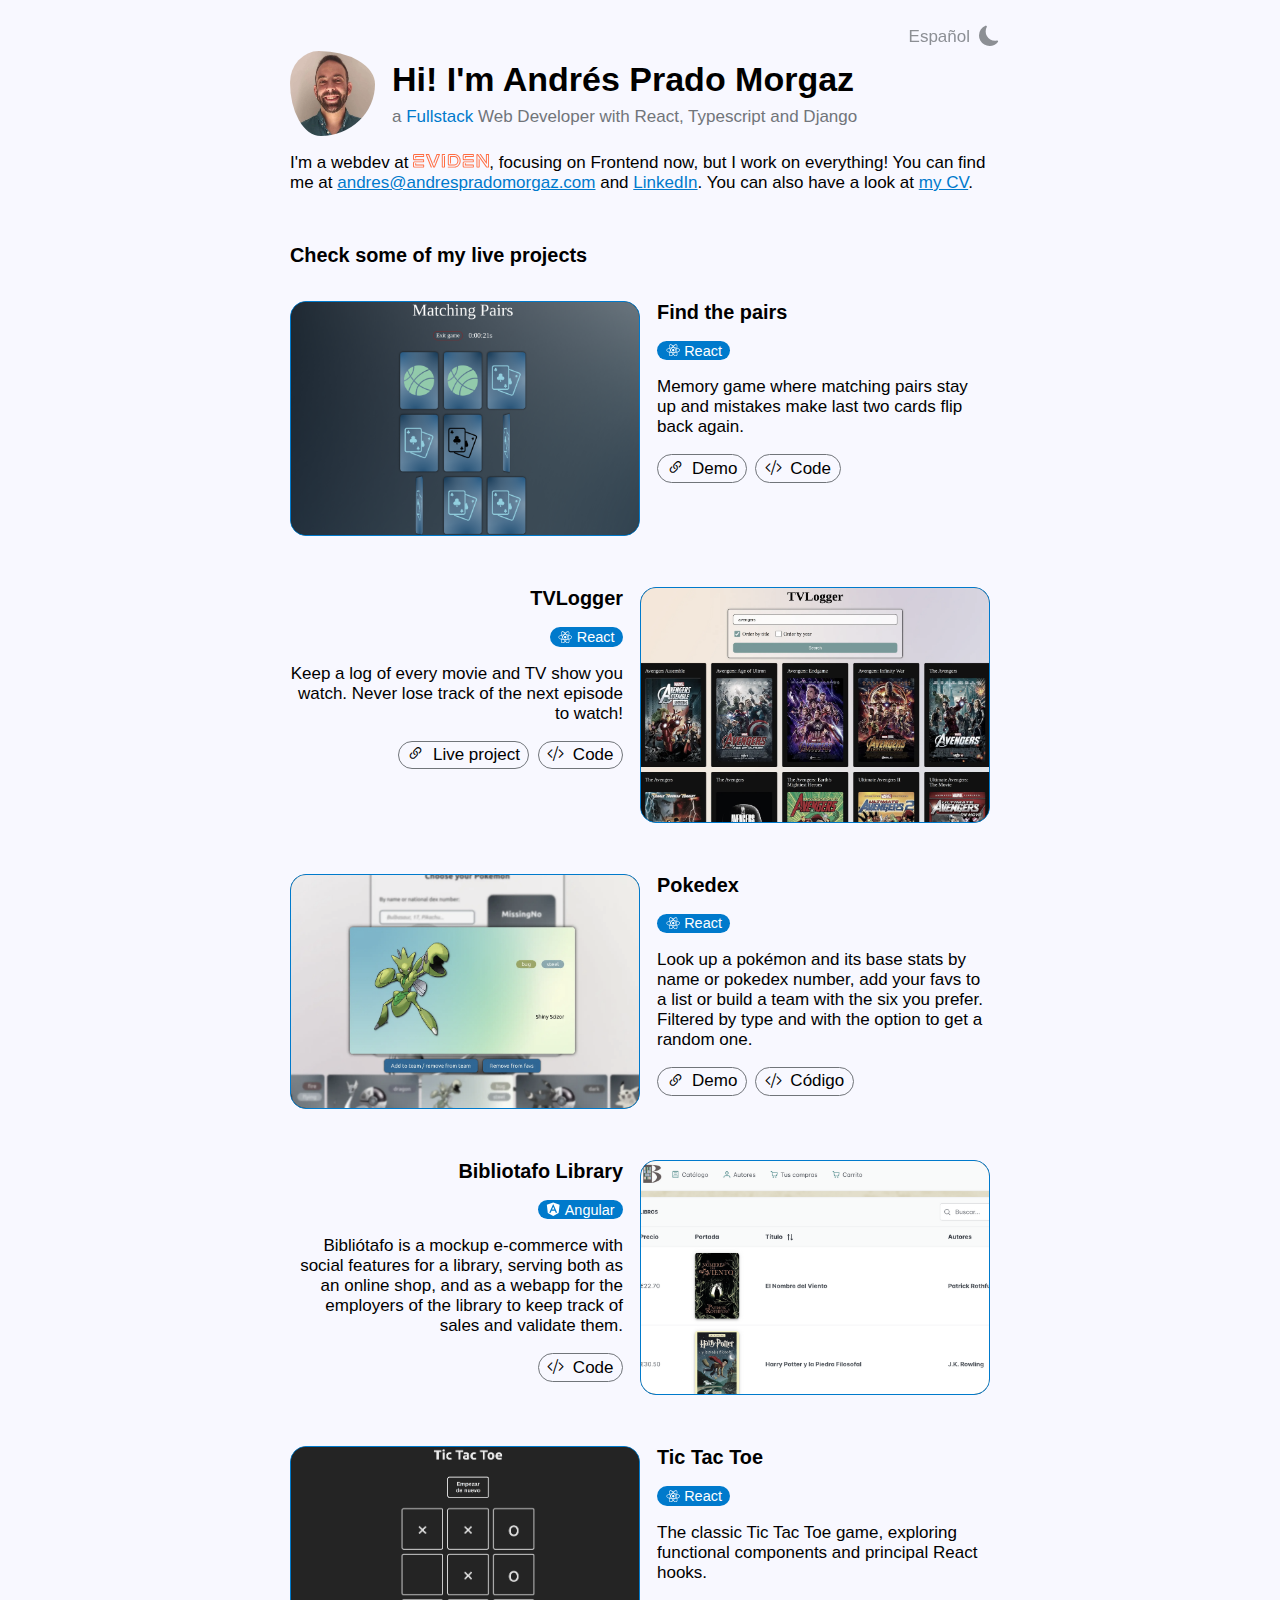
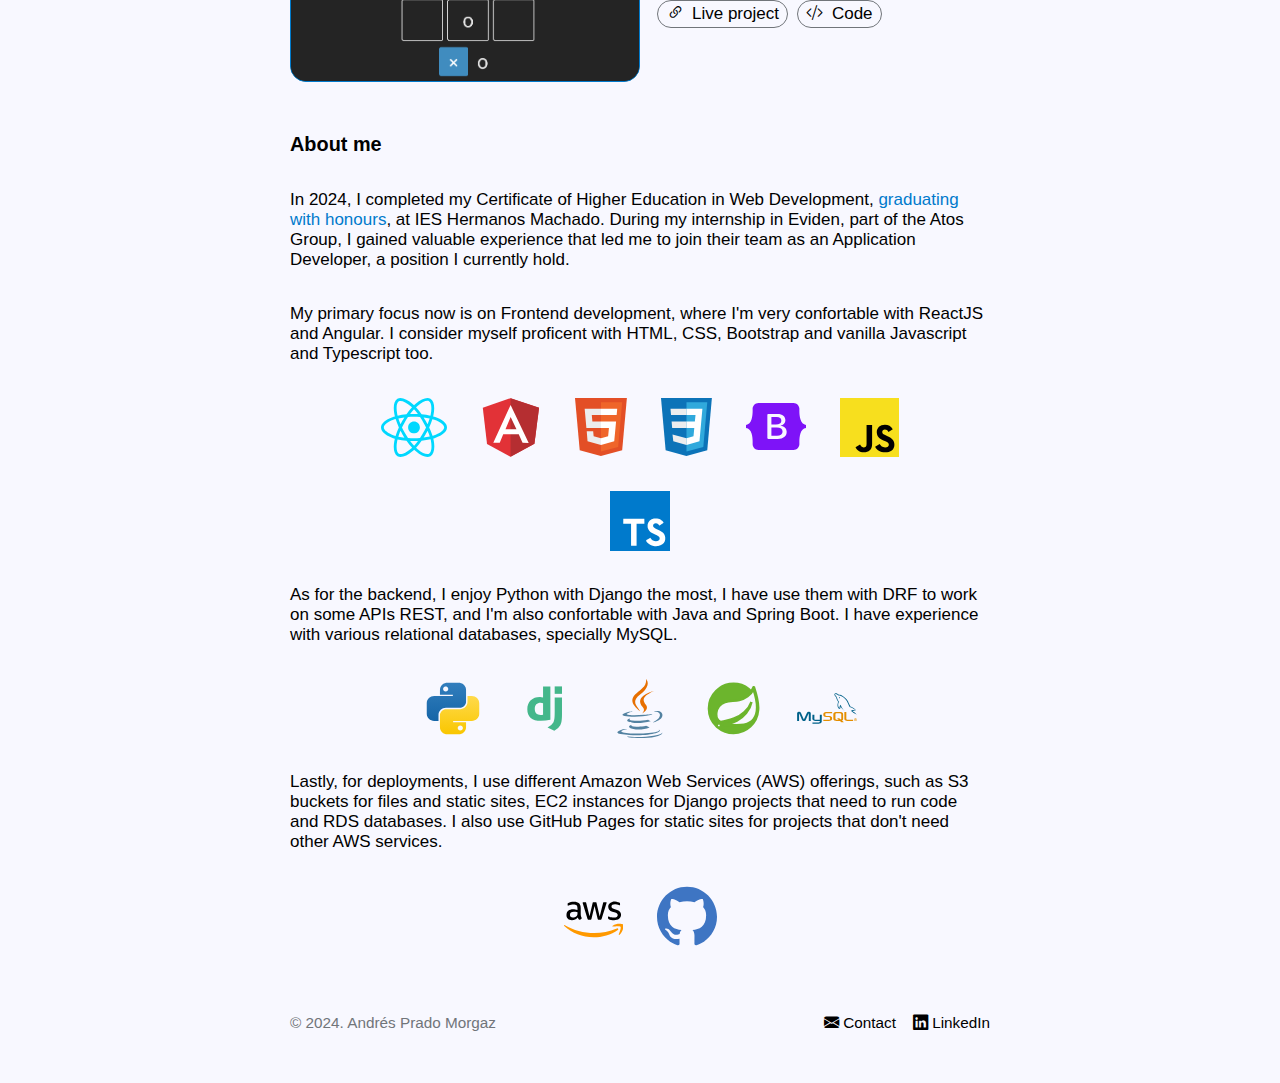
==== commit 34ecc7db: "Added bibliotafo project" ====
--- a/en/index.html
+++ b/en/index.html
@@ -191,6 +191,44 @@
             </div>
           </div>
         </article>
+        <article class="project"> <!-- Bibliotafo -->
+          <div class="img-container-out">
+            <div class="img-container-in">
+              <img
+                src="../assets/thumbBibliotafo.webp"
+                alt="Bibliotafo thumb"
+              />
+              <h3 class="projectTitleSm">Bibliotafo Library</h3>
+            </div>
+          </div>
+          <div class="project-details">
+            <h3 class="projectTitleMd">Bibliotafo Library</h3>
+            <div class="techList">
+              <span class="techItem">
+                <svg
+                  class="svg"
+                  fill="none"
+                  viewBox="0 0 32 32"
+                  xmlns="http://www.w3.org/2000/svg"
+                >
+                  <g>
+                    <path
+                      fill="currentColor"
+                      d="M24.826 23.885h-3.297l-1.777-4.377h-7.507l-1.777 4.379h-3.299l8.83-19.571zM15.999 1.004l-14.145 4.976 2.157 18.458 11.989 6.557 11.992-6.551 2.154-18.462-14.147-4.977zM13.414 16.806h5.171l-2.587-6.133z"
+                    ></path>
+                  </g>
+                </svg>
+                <span>Angular</span>
+              </span>
+            </div>
+            Bibliótafo is a mockup e-commerce with social features for a library, serving both as an online shop, and as a webapp for the employers of the library to keep track of sales and validate them.
+            <div class="project-links">
+              <a href="https://github.com/andpramor/Bibliotafo"
+                ><i class="bi bi-code-slash"></i><span>Code</span></a
+              >
+            </div>
+          </div>
+        </article>
         <article class="project"> <!-- Tic Tac Toe -->
           <div class="img-container-out">
             <div class="img-container-in">
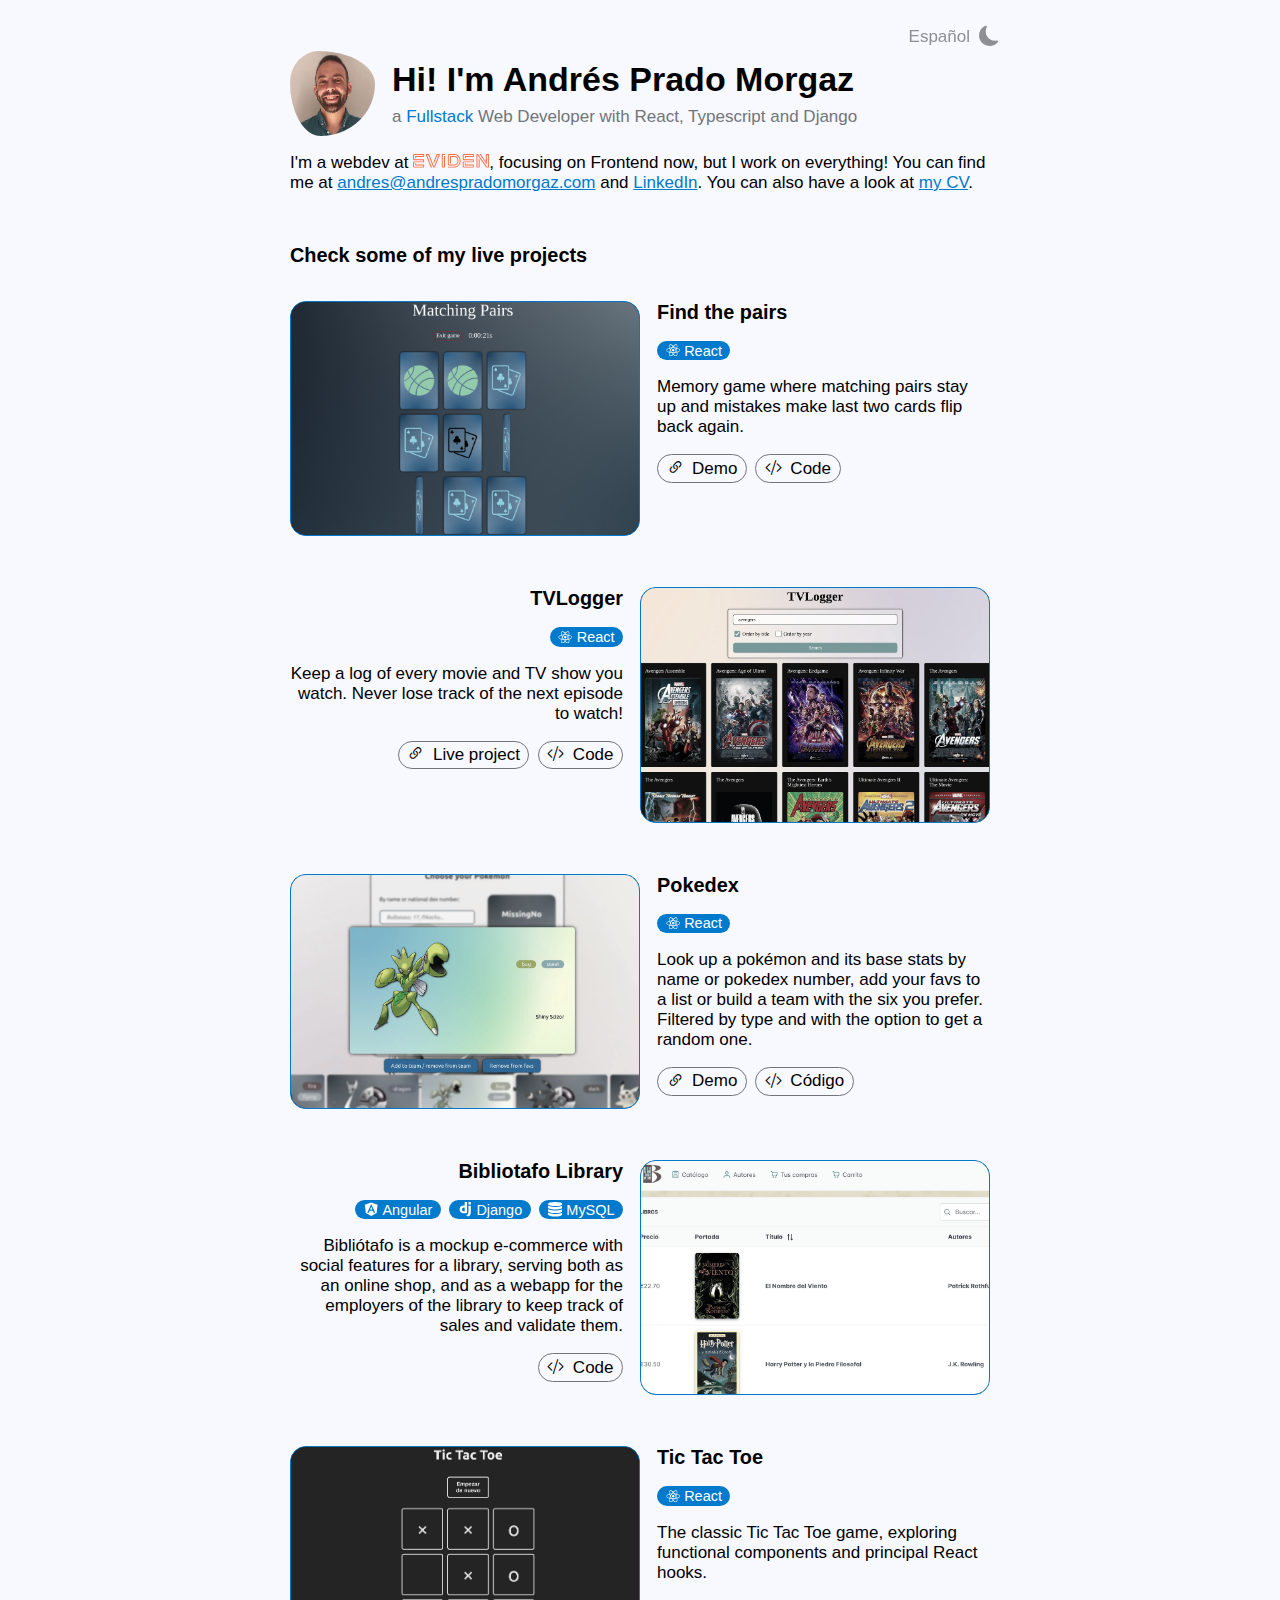
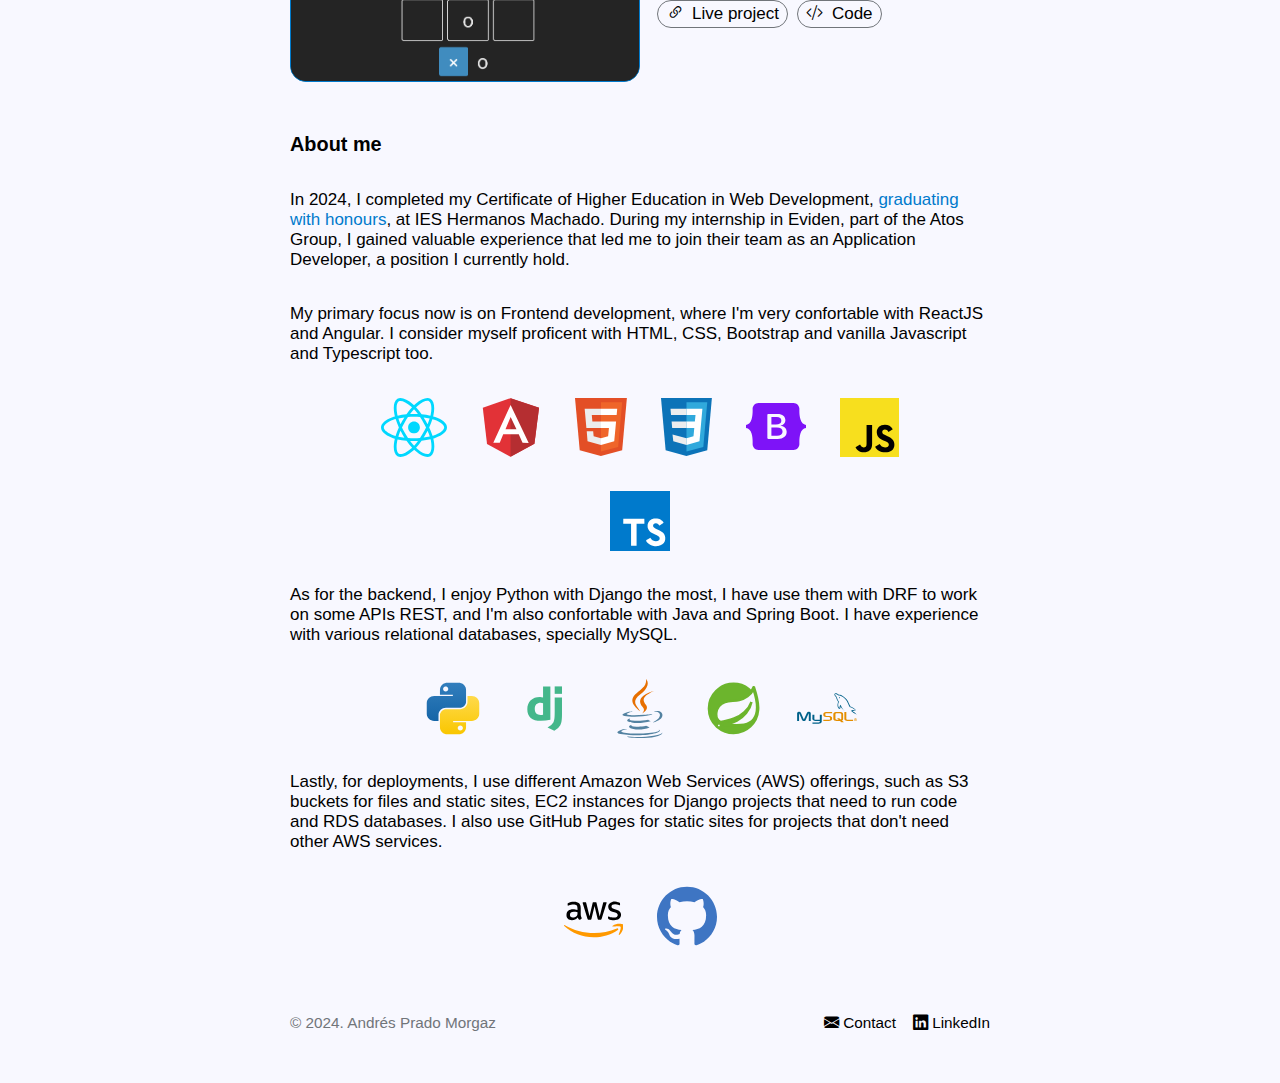
==== commit 4f566356: "Added Bibliotafo techList" ====
--- a/en/index.html
+++ b/en/index.html
@@ -220,6 +220,18 @@
                 </svg>
                 <span>Angular</span>
               </span>
+              <span class="techItem">
+                <svg fill="none" class="svg" xmlns="http://www.w3.org/2000/svg" viewBox="0 0 512 512">
+                  <path fill="currentcolor" d="M321.38,0.5h-83.553v127.405c-12.483-3.253-22.786-4.338-36.354-4.338 c-87.349,0-143.781,55.34-143.781,140.52c0,88.441,53.176,134.556,155.181,134.556c34.165,0,65.639-3.254,108.508-11.392V0.5z M237.827,329.203c-11.938,1.623-19.533,2.162-28.755,2.162c-42.865,0-66.197-24.409-66.197-68.904 c0-45.573,24.413-71.616,66.743-71.616c10.303,0,18.437,1.084,28.209,4.338V329.203z M454.309,0.949v85.726h-83.557V0.949H454.309z M370.752,129.532h83.557v193.699c0,66.735-4.889,98.743-19.537,126.417c-13.56,26.59-31.466,43.403-68.365,61.852l-77.589-36.896 c36.889-17.359,54.81-32.542,66.197-55.883c11.934-23.874,15.737-51.544,15.737-124.252V129.532z"> </path>
+                </svg>
+                <span>Django</span>
+              </span>
+              <span class="techItem">
+                <svg viewBox="0 0 600 600" xmlns:svg="http://www.w3.org/2000/svg" fill="none" class="svg">
+                  <path fill="currentcolor" d="M 300 0 C 221.30245 0 150.09841 8.0113158 97.068359 21.535156 C 70.553346 28.297076 48.605538 36.277916 31.677734 46.484375 C 16.579982 55.587421 3.2445893 67.928721 0.53125 85 L 0 85 L 0 90 C 0 95.160045 3.6392602 102.94345 17.03125 112.83789 C 30.423241 122.73233 52.11942 133.00486 79.691406 141.62109 C 134.83535 158.85361 213.32376 170 300 170 C 386.67624 170 465.16467 158.85361 520.30859 141.62109 C 547.8806 133.00486 569.57675 122.73233 582.96875 112.83789 C 596.36075 102.94345 600 95.160045 600 90 L 599.87305 90 C 599.19452 70.318664 584.84711 56.447884 568.32227 46.484375 C 551.39442 36.277916 529.44664 28.297076 502.93164 21.535156 C 449.90159 8.0113158 378.69755 0 300 0 z M 0 149.67969 L 0 234.10742 C 0.70499641 239.21983 4.6599347 246.30446 16.722656 255.2168 C 30.11466 265.11125 51.810798 275.38376 79.382812 284 C 134.52681 301.23251 213.01506 312.37891 299.69141 312.37891 C 386.36774 312.37891 464.85602 301.23251 520 284 C 547.57201 275.38376 569.26815 265.11125 582.66016 255.2168 C 596.05215 245.32235 599.69141 237.53895 599.69141 232.37891 L 600 232.37891 L 600 149.67969 C 581.93283 161.57337 559.1282 171.3983 532.24023 179.80078 C 471.56758 198.761 390.05399 210 300 210 C 209.94601 210 128.43244 198.761 67.759766 179.80078 C 40.871811 171.3983 18.067172 161.57337 0 149.67969 z M 600 291.79688 C 590.25148 298.2521 579.18165 304.12941 566.75 309.46875 C 556.06951 314.05598 544.44003 318.27081 531.93164 322.17969 C 471.2589 341.13992 389.74549 352.37891 299.69141 352.37891 C 209.63733 352.37891 128.12391 341.13993 67.451172 322.17969 C 40.720883 313.82647 18.016718 304.0712 0 292.27148 L 0 380 C 0 385.16005 3.6392334 392.94343 17.03125 402.83789 C 30.423267 412.73235 52.119364 423.00484 79.691406 431.62109 C 134.83545 448.85363 213.32358 460 300 460 C 386.67642 460 465.16455 448.85363 520.30859 431.62109 C 547.88068 423.00484 569.57666 412.73235 582.96875 402.83789 C 596.36074 392.94343 600 385.16005 600 380 L 600 291.79688 z M 0 439.67969 L 0 508.59375 L 0 515 L 0.53125 515 C 3.2445947 532.0713 16.579952 544.41257 31.677734 553.51562 C 48.605572 563.7221 70.553292 571.70292 97.068359 578.46484 C 150.09851 591.98873 221.30229 600 300 600 C 378.69771 600 449.90149 591.98873 502.93164 578.46484 C 529.4467 571.70292 551.3944 563.7221 568.32227 553.51562 C 583.42003 544.41257 596.7554 532.0713 599.46875 515 L 600 515 L 600 508.59375 L 600 439.67969 C 581.93278 451.57339 559.1283 461.39828 532.24023 469.80078 C 471.56747 488.76104 390.05417 500 300 500 C 209.94583 500 128.43256 488.76104 67.759766 469.80078 C 40.871757 461.39828 18.067208 451.57339 0 439.67969 z "></path>
+                </svg>
+                <span>MySQL</span>
+              </span>
             </div>
             Bibliótafo is a mockup e-commerce with social features for a library, serving both as an online shop, and as a webapp for the employers of the library to keep track of sales and validate them.
             <div class="project-links">
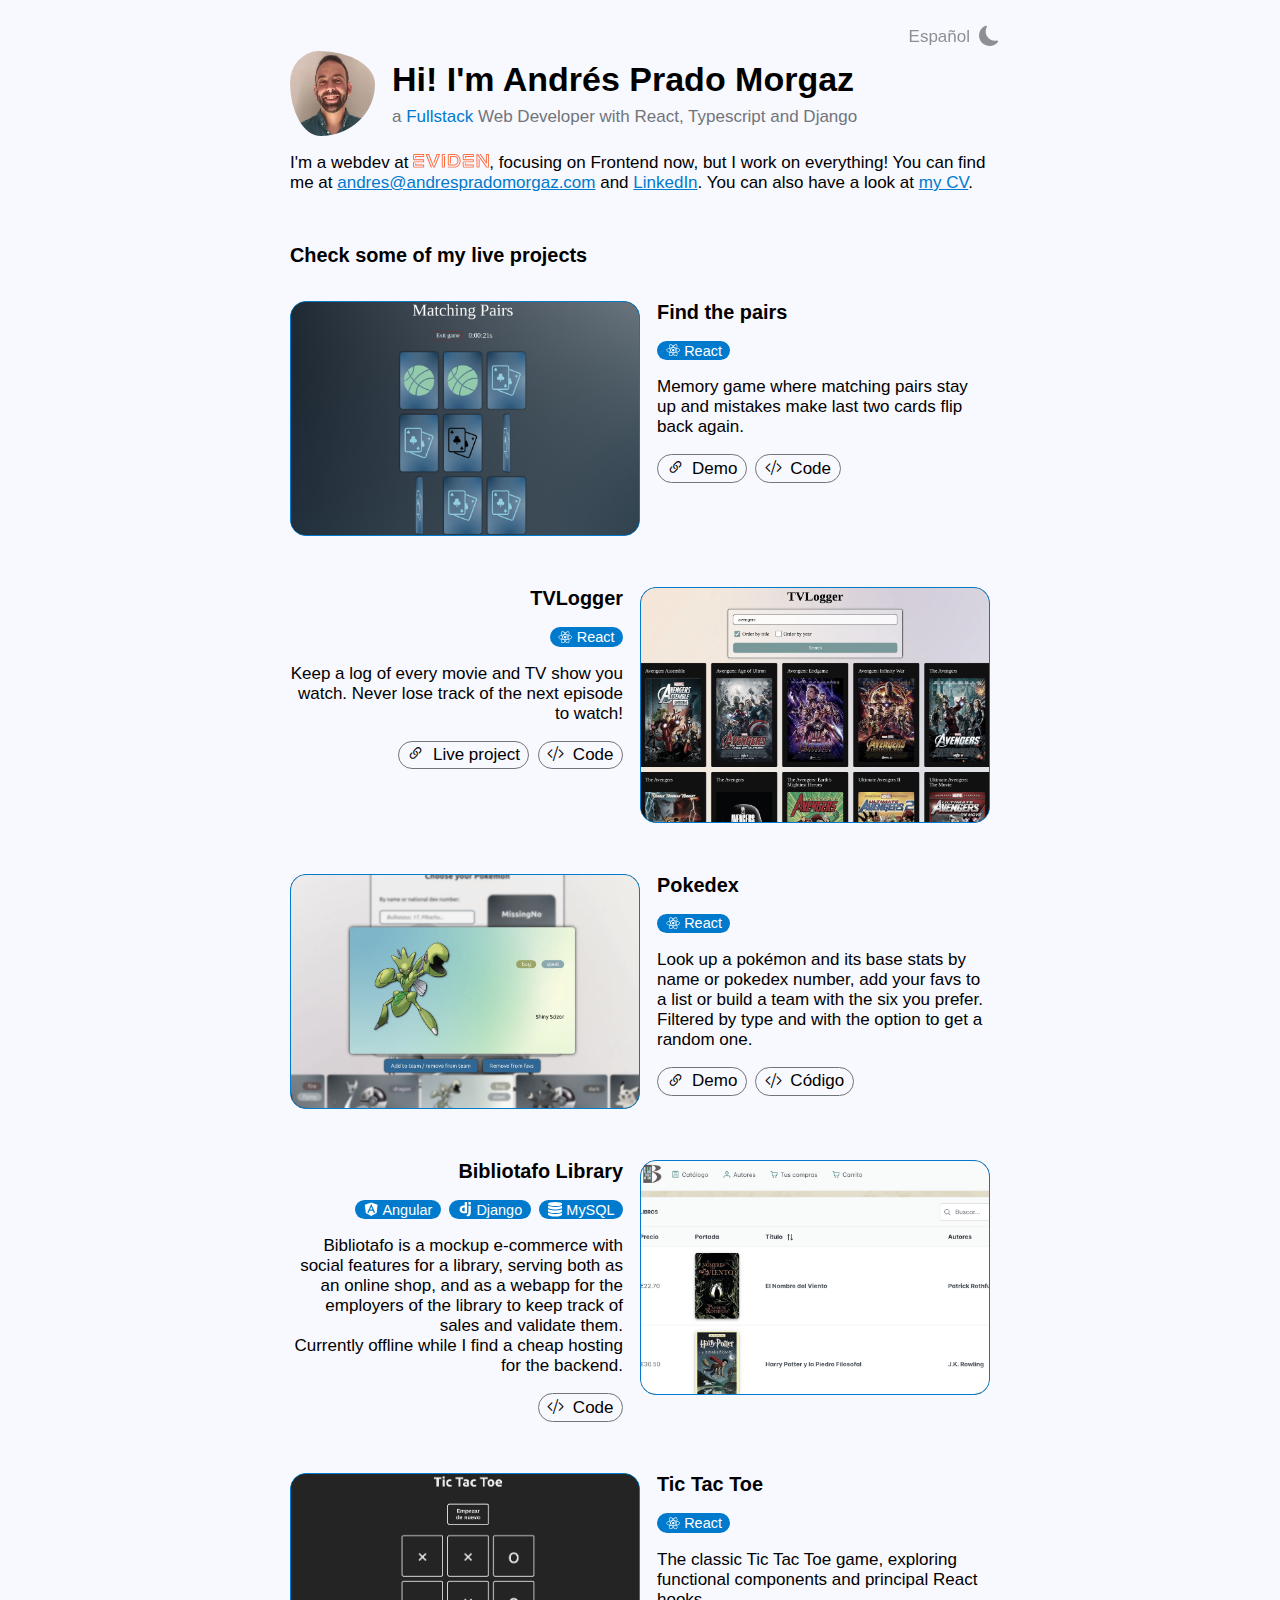
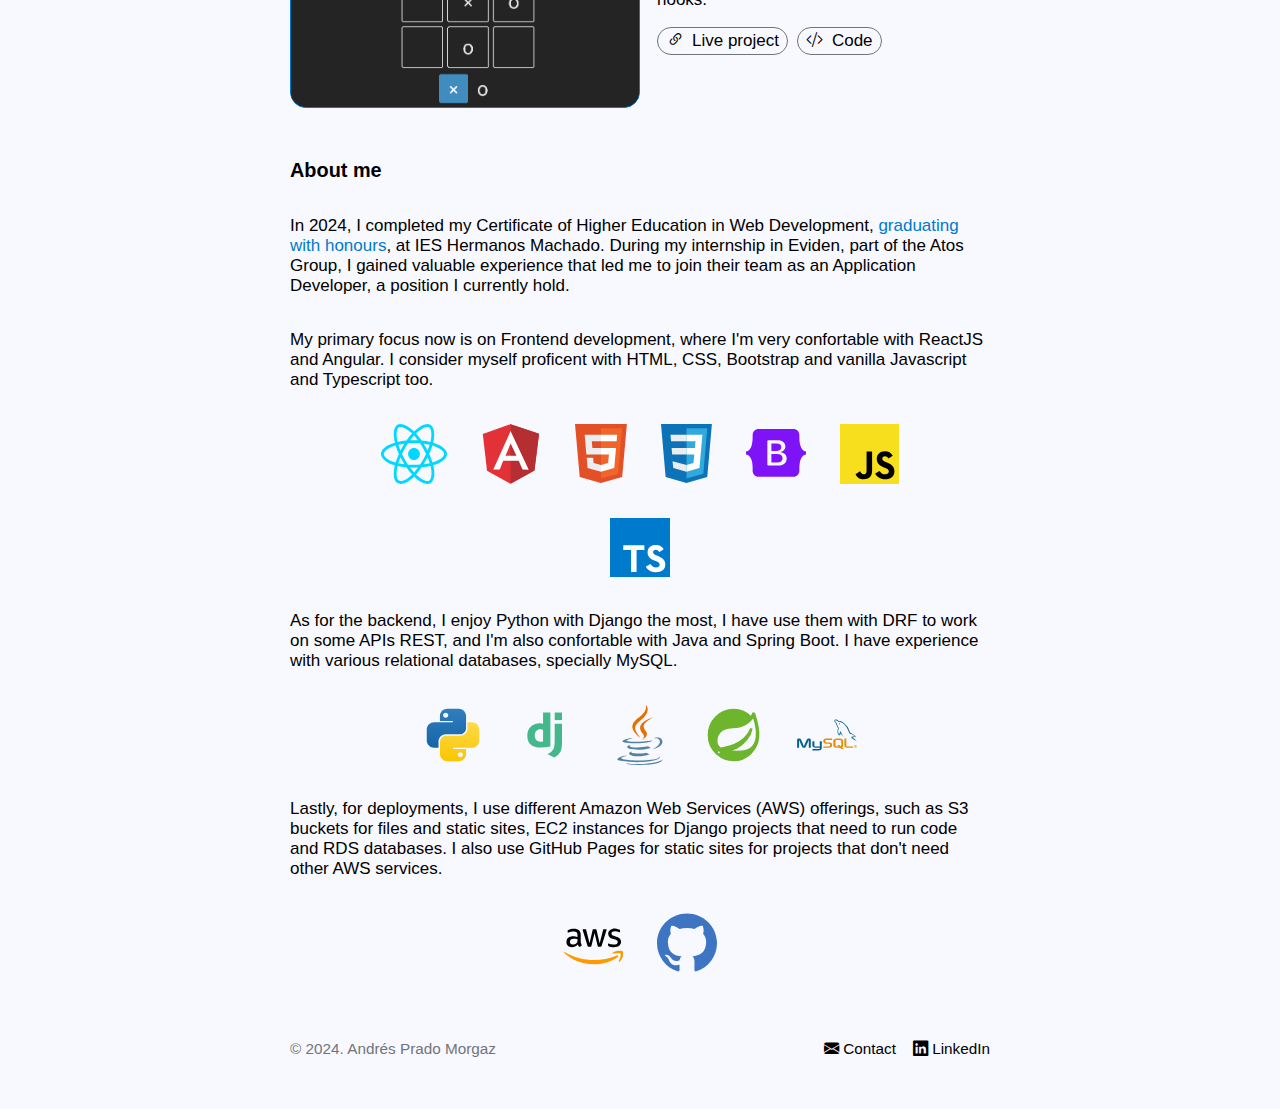
==== commit b468ee49: "Wording" ====
--- a/en/index.html
+++ b/en/index.html
@@ -233,7 +233,8 @@
                 <span>MySQL</span>
               </span>
             </div>
-            Bibliótafo is a mockup e-commerce with social features for a library, serving both as an online shop, and as a webapp for the employers of the library to keep track of sales and validate them.
+            Bibliotafo is a mockup e-commerce with social features for a library, serving both as an online shop, and as a webapp for the employers of the library to keep track of sales and validate them. <br>
+            Currently offline while I find a cheap hosting for the backend.
             <div class="project-links">
               <a href="https://github.com/andpramor/Bibliotafo"
                 ><i class="bi bi-code-slash"></i><span>Code</span></a
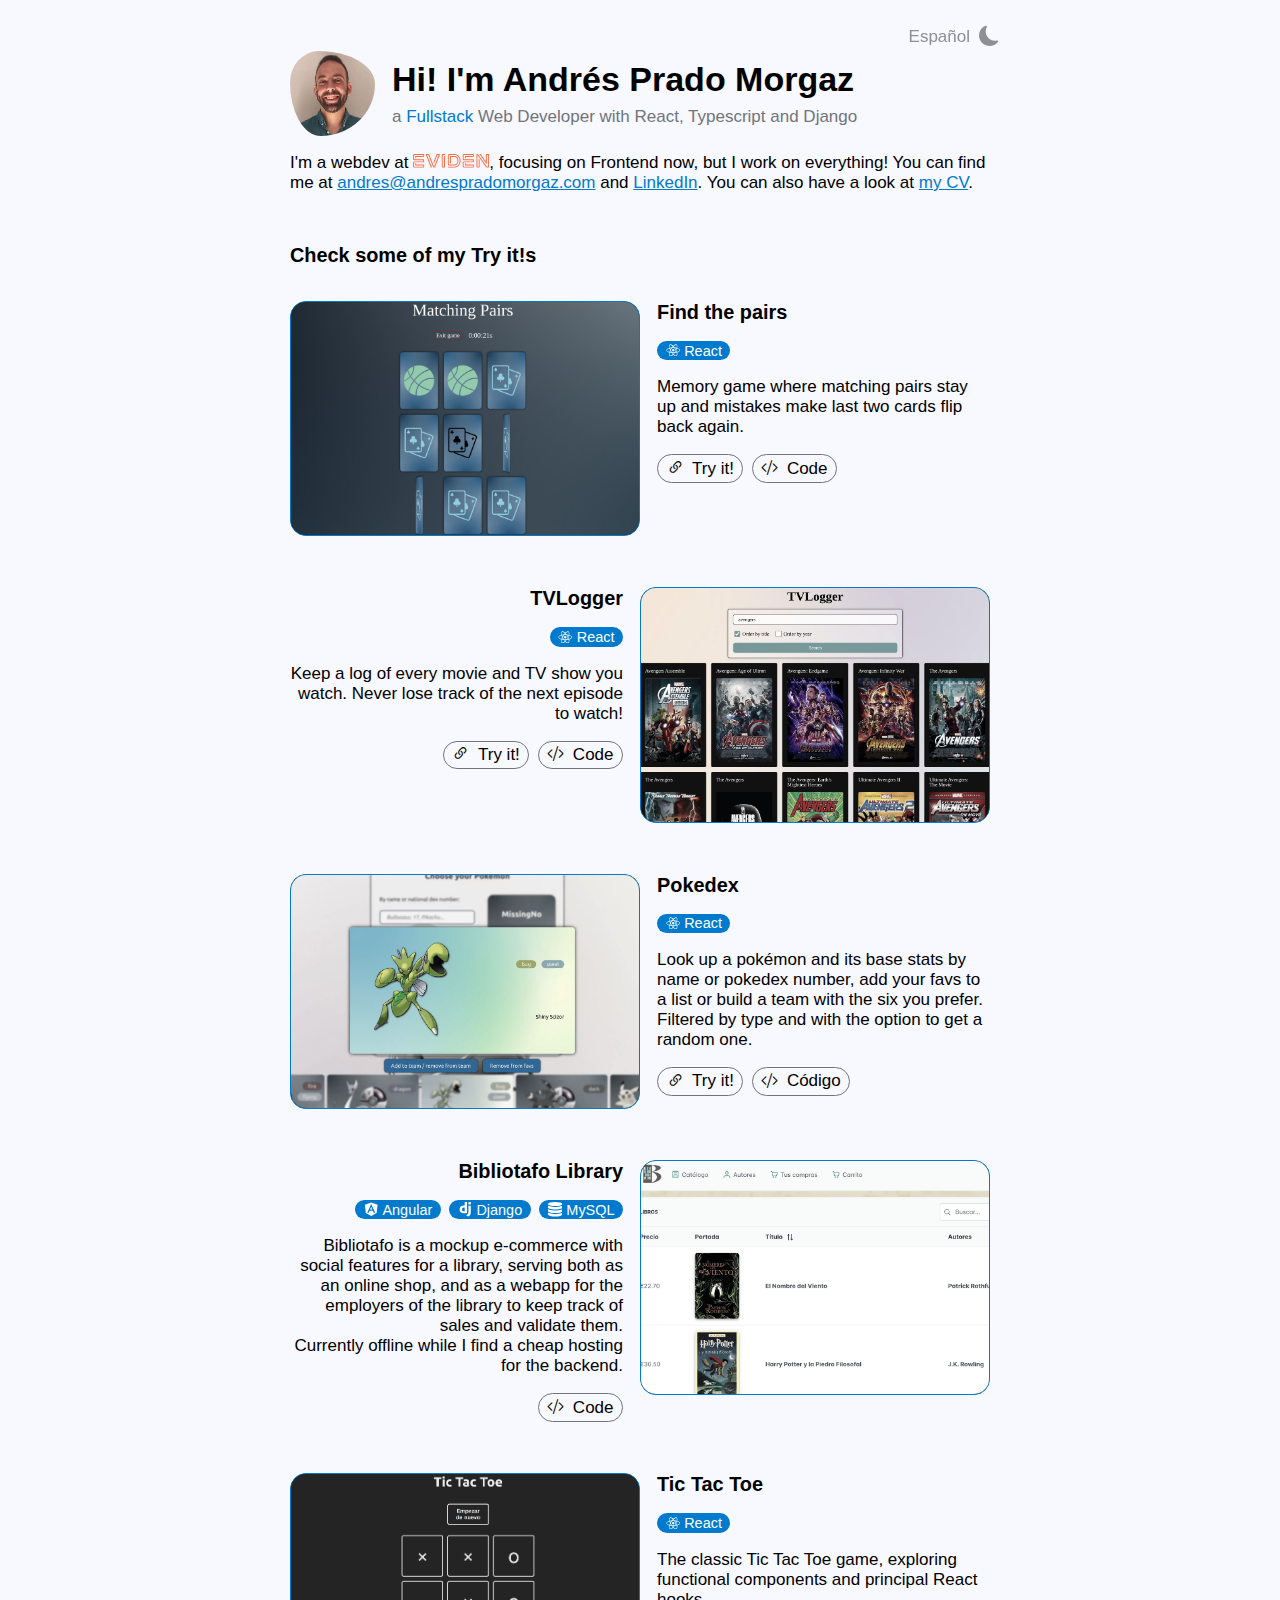
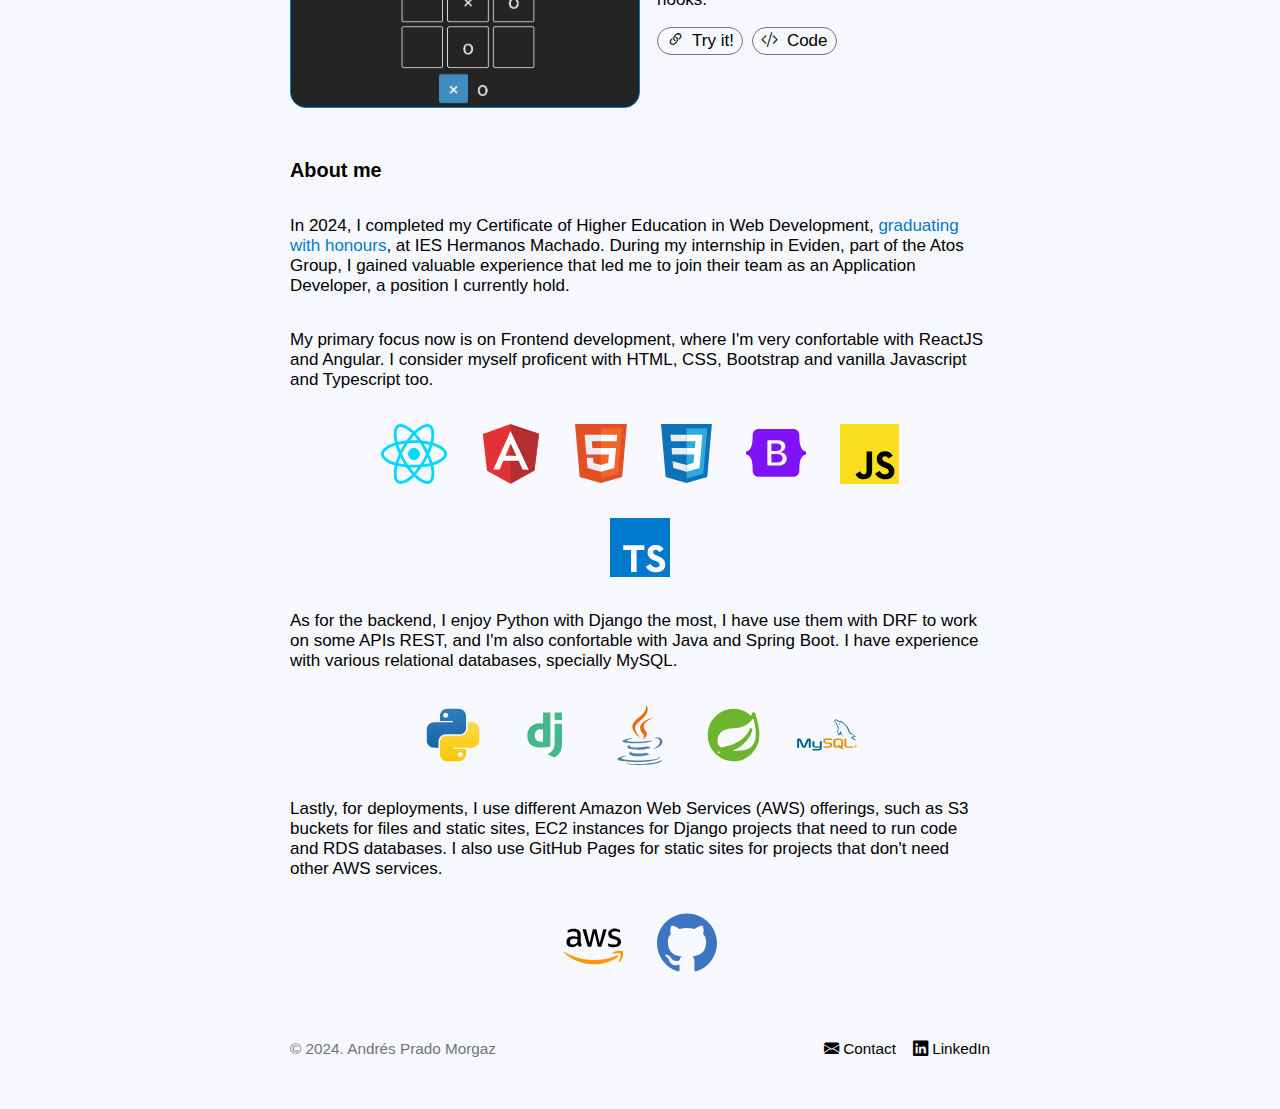
==== commit 59467932: "Demo links wording" ====
--- a/en/index.html
+++ b/en/index.html
@@ -58,12 +58,16 @@
       </p>
     </section>
     <section class="projectsSection">
-      <h3>Check some of my live projects</h3>
+      <h3>Check some of my Try it!s</h3>
       <div class="projectsList">
-        <article class="project"> <!-- Matching pairs -->
+        <article class="project">
+          <!-- Matching pairs -->
           <div class="img-container-out">
             <div class="img-container-in">
-              <img src="../assets/thumbPairs.webp" alt="Matching pairs game thumb" />
+              <img
+                src="../assets/thumbPairs.webp"
+                alt="Matching pairs game thumb"
+              />
               <h3 class="projectTitleSm">Find the pairs</h3>
             </div>
           </div>
@@ -95,7 +99,7 @@
             cards flip back again.
             <div class="project-links">
               <a href="https://andrespradomorgaz.com/matching-pairs"
-                ><i class="bi bi-link-45deg"></i><span>Demo</span></a
+                ><i class="bi bi-link-45deg"></i><span>Try it!</span></a
               >
               <a href="https://github.com/andpramor/matching-pairs"
                 ><i class="bi bi-code-slash"></i><span>Code</span></a
@@ -103,7 +107,8 @@
             </div>
           </div>
         </article>
-        <article class="project"> <!-- TVLogger -->
+        <article class="project">
+          <!-- TVLogger -->
           <div class="img-container-out">
             <div class="img-container-in">
               <img
@@ -141,7 +146,7 @@
             the next episode to watch!
             <div class="project-links">
               <a href="https://andrespradomorgaz.com/tv-react-tracker"
-                ><i class="bi bi-link-45deg"></i><span>Live project</span></a
+                ><i class="bi bi-link-45deg"></i><span>Try it!</span></a
               >
               <a href="https://github.com/andpramor/tv-react-tracker"
                 ><i class="bi bi-code-slash"></i><span>Code</span></a
@@ -149,10 +154,14 @@
             </div>
           </div>
         </article>
-        <article class="project"> <!-- Pokereactapp -->
+        <article class="project">
+          <!-- Pokereactapp -->
           <div class="img-container-out">
             <div class="img-container-in">
-              <img src="../assets/thumbPokemon.webp" alt="Pokemon react app thumb" />
+              <img
+                src="../assets/thumbPokemon.webp"
+                alt="Pokemon react app thumb"
+              />
               <h3 class="projectTitleSm">Pokedex</h3>
             </div>
           </div>
@@ -180,10 +189,12 @@
                 <span>React</span>
               </span>
             </div>
-            Look up a pokémon and its base stats by name or pokedex number, add your favs to a list or build a team with the six you prefer. Filtered by type and with the option to get a random one.
+            Look up a pokémon and its base stats by name or pokedex number, add
+            your favs to a list or build a team with the six you prefer.
+            Filtered by type and with the option to get a random one.
             <div class="project-links">
               <a href="https://andrespradomorgaz.com/pokereactapp"
-                ><i class="bi bi-link-45deg"></i><span>Demo</span></a
+                ><i class="bi bi-link-45deg"></i><span>Try it!</span></a
               >
               <a href="https://github.com/andpramor/pokereactapp"
                 ><i class="bi bi-code-slash"></i><span>Código</span></a
@@ -191,7 +202,8 @@
             </div>
           </div>
         </article>
-        <article class="project"> <!-- Bibliotafo -->
+        <article class="project">
+          <!-- Bibliotafo -->
           <div class="img-container-out">
             <div class="img-container-in">
               <img
@@ -221,19 +233,38 @@
                 <span>Angular</span>
               </span>
               <span class="techItem">
-                <svg fill="none" class="svg" xmlns="http://www.w3.org/2000/svg" viewBox="0 0 512 512">
-                  <path fill="currentcolor" d="M321.38,0.5h-83.553v127.405c-12.483-3.253-22.786-4.338-36.354-4.338 c-87.349,0-143.781,55.34-143.781,140.52c0,88.441,53.176,134.556,155.181,134.556c34.165,0,65.639-3.254,108.508-11.392V0.5z M237.827,329.203c-11.938,1.623-19.533,2.162-28.755,2.162c-42.865,0-66.197-24.409-66.197-68.904 c0-45.573,24.413-71.616,66.743-71.616c10.303,0,18.437,1.084,28.209,4.338V329.203z M454.309,0.949v85.726h-83.557V0.949H454.309z M370.752,129.532h83.557v193.699c0,66.735-4.889,98.743-19.537,126.417c-13.56,26.59-31.466,43.403-68.365,61.852l-77.589-36.896 c36.889-17.359,54.81-32.542,66.197-55.883c11.934-23.874,15.737-51.544,15.737-124.252V129.532z"> </path>
+                <svg
+                  fill="none"
+                  class="svg"
+                  xmlns="http://www.w3.org/2000/svg"
+                  viewBox="0 0 512 512"
+                >
+                  <path
+                    fill="currentcolor"
+                    d="M321.38,0.5h-83.553v127.405c-12.483-3.253-22.786-4.338-36.354-4.338 c-87.349,0-143.781,55.34-143.781,140.52c0,88.441,53.176,134.556,155.181,134.556c34.165,0,65.639-3.254,108.508-11.392V0.5z M237.827,329.203c-11.938,1.623-19.533,2.162-28.755,2.162c-42.865,0-66.197-24.409-66.197-68.904 c0-45.573,24.413-71.616,66.743-71.616c10.303,0,18.437,1.084,28.209,4.338V329.203z M454.309,0.949v85.726h-83.557V0.949H454.309z M370.752,129.532h83.557v193.699c0,66.735-4.889,98.743-19.537,126.417c-13.56,26.59-31.466,43.403-68.365,61.852l-77.589-36.896 c36.889-17.359,54.81-32.542,66.197-55.883c11.934-23.874,15.737-51.544,15.737-124.252V129.532z"
+                  ></path>
                 </svg>
                 <span>Django</span>
               </span>
               <span class="techItem">
-                <svg viewBox="0 0 600 600" xmlns:svg="http://www.w3.org/2000/svg" fill="none" class="svg">
-                  <path fill="currentcolor" d="M 300 0 C 221.30245 0 150.09841 8.0113158 97.068359 21.535156 C 70.553346 28.297076 48.605538 36.277916 31.677734 46.484375 C 16.579982 55.587421 3.2445893 67.928721 0.53125 85 L 0 85 L 0 90 C 0 95.160045 3.6392602 102.94345 17.03125 112.83789 C 30.423241 122.73233 52.11942 133.00486 79.691406 141.62109 C 134.83535 158.85361 213.32376 170 300 170 C 386.67624 170 465.16467 158.85361 520.30859 141.62109 C 547.8806 133.00486 569.57675 122.73233 582.96875 112.83789 C 596.36075 102.94345 600 95.160045 600 90 L 599.87305 90 C 599.19452 70.318664 584.84711 56.447884 568.32227 46.484375 C 551.39442 36.277916 529.44664 28.297076 502.93164 21.535156 C 449.90159 8.0113158 378.69755 0 300 0 z M 0 149.67969 L 0 234.10742 C 0.70499641 239.21983 4.6599347 246.30446 16.722656 255.2168 C 30.11466 265.11125 51.810798 275.38376 79.382812 284 C 134.52681 301.23251 213.01506 312.37891 299.69141 312.37891 C 386.36774 312.37891 464.85602 301.23251 520 284 C 547.57201 275.38376 569.26815 265.11125 582.66016 255.2168 C 596.05215 245.32235 599.69141 237.53895 599.69141 232.37891 L 600 232.37891 L 600 149.67969 C 581.93283 161.57337 559.1282 171.3983 532.24023 179.80078 C 471.56758 198.761 390.05399 210 300 210 C 209.94601 210 128.43244 198.761 67.759766 179.80078 C 40.871811 171.3983 18.067172 161.57337 0 149.67969 z M 600 291.79688 C 590.25148 298.2521 579.18165 304.12941 566.75 309.46875 C 556.06951 314.05598 544.44003 318.27081 531.93164 322.17969 C 471.2589 341.13992 389.74549 352.37891 299.69141 352.37891 C 209.63733 352.37891 128.12391 341.13993 67.451172 322.17969 C 40.720883 313.82647 18.016718 304.0712 0 292.27148 L 0 380 C 0 385.16005 3.6392334 392.94343 17.03125 402.83789 C 30.423267 412.73235 52.119364 423.00484 79.691406 431.62109 C 134.83545 448.85363 213.32358 460 300 460 C 386.67642 460 465.16455 448.85363 520.30859 431.62109 C 547.88068 423.00484 569.57666 412.73235 582.96875 402.83789 C 596.36074 392.94343 600 385.16005 600 380 L 600 291.79688 z M 0 439.67969 L 0 508.59375 L 0 515 L 0.53125 515 C 3.2445947 532.0713 16.579952 544.41257 31.677734 553.51562 C 48.605572 563.7221 70.553292 571.70292 97.068359 578.46484 C 150.09851 591.98873 221.30229 600 300 600 C 378.69771 600 449.90149 591.98873 502.93164 578.46484 C 529.4467 571.70292 551.3944 563.7221 568.32227 553.51562 C 583.42003 544.41257 596.7554 532.0713 599.46875 515 L 600 515 L 600 508.59375 L 600 439.67969 C 581.93278 451.57339 559.1283 461.39828 532.24023 469.80078 C 471.56747 488.76104 390.05417 500 300 500 C 209.94583 500 128.43256 488.76104 67.759766 469.80078 C 40.871757 461.39828 18.067208 451.57339 0 439.67969 z "></path>
+                <svg
+                  viewBox="0 0 600 600"
+                  xmlns:svg="http://www.w3.org/2000/svg"
+                  fill="none"
+                  class="svg"
+                >
+                  <path
+                    fill="currentcolor"
+                    d="M 300 0 C 221.30245 0 150.09841 8.0113158 97.068359 21.535156 C 70.553346 28.297076 48.605538 36.277916 31.677734 46.484375 C 16.579982 55.587421 3.2445893 67.928721 0.53125 85 L 0 85 L 0 90 C 0 95.160045 3.6392602 102.94345 17.03125 112.83789 C 30.423241 122.73233 52.11942 133.00486 79.691406 141.62109 C 134.83535 158.85361 213.32376 170 300 170 C 386.67624 170 465.16467 158.85361 520.30859 141.62109 C 547.8806 133.00486 569.57675 122.73233 582.96875 112.83789 C 596.36075 102.94345 600 95.160045 600 90 L 599.87305 90 C 599.19452 70.318664 584.84711 56.447884 568.32227 46.484375 C 551.39442 36.277916 529.44664 28.297076 502.93164 21.535156 C 449.90159 8.0113158 378.69755 0 300 0 z M 0 149.67969 L 0 234.10742 C 0.70499641 239.21983 4.6599347 246.30446 16.722656 255.2168 C 30.11466 265.11125 51.810798 275.38376 79.382812 284 C 134.52681 301.23251 213.01506 312.37891 299.69141 312.37891 C 386.36774 312.37891 464.85602 301.23251 520 284 C 547.57201 275.38376 569.26815 265.11125 582.66016 255.2168 C 596.05215 245.32235 599.69141 237.53895 599.69141 232.37891 L 600 232.37891 L 600 149.67969 C 581.93283 161.57337 559.1282 171.3983 532.24023 179.80078 C 471.56758 198.761 390.05399 210 300 210 C 209.94601 210 128.43244 198.761 67.759766 179.80078 C 40.871811 171.3983 18.067172 161.57337 0 149.67969 z M 600 291.79688 C 590.25148 298.2521 579.18165 304.12941 566.75 309.46875 C 556.06951 314.05598 544.44003 318.27081 531.93164 322.17969 C 471.2589 341.13992 389.74549 352.37891 299.69141 352.37891 C 209.63733 352.37891 128.12391 341.13993 67.451172 322.17969 C 40.720883 313.82647 18.016718 304.0712 0 292.27148 L 0 380 C 0 385.16005 3.6392334 392.94343 17.03125 402.83789 C 30.423267 412.73235 52.119364 423.00484 79.691406 431.62109 C 134.83545 448.85363 213.32358 460 300 460 C 386.67642 460 465.16455 448.85363 520.30859 431.62109 C 547.88068 423.00484 569.57666 412.73235 582.96875 402.83789 C 596.36074 392.94343 600 385.16005 600 380 L 600 291.79688 z M 0 439.67969 L 0 508.59375 L 0 515 L 0.53125 515 C 3.2445947 532.0713 16.579952 544.41257 31.677734 553.51562 C 48.605572 563.7221 70.553292 571.70292 97.068359 578.46484 C 150.09851 591.98873 221.30229 600 300 600 C 378.69771 600 449.90149 591.98873 502.93164 578.46484 C 529.4467 571.70292 551.3944 563.7221 568.32227 553.51562 C 583.42003 544.41257 596.7554 532.0713 599.46875 515 L 600 515 L 600 508.59375 L 600 439.67969 C 581.93278 451.57339 559.1283 461.39828 532.24023 469.80078 C 471.56747 488.76104 390.05417 500 300 500 C 209.94583 500 128.43256 488.76104 67.759766 469.80078 C 40.871757 461.39828 18.067208 451.57339 0 439.67969 z "
+                  ></path>
                 </svg>
                 <span>MySQL</span>
               </span>
             </div>
-            Bibliotafo is a mockup e-commerce with social features for a library, serving both as an online shop, and as a webapp for the employers of the library to keep track of sales and validate them. <br>
+            Bibliotafo is a mockup e-commerce with social features for a
+            library, serving both as an online shop, and as a webapp for the
+            employers of the library to keep track of sales and validate them.
+            <br />
             Currently offline while I find a cheap hosting for the backend.
             <div class="project-links">
               <a href="https://github.com/andpramor/Bibliotafo"
@@ -242,7 +273,8 @@
             </div>
           </div>
         </article>
-        <article class="project"> <!-- Tic Tac Toe -->
+        <article class="project">
+          <!-- Tic Tac Toe -->
           <div class="img-container-out">
             <div class="img-container-in">
               <img
@@ -280,7 +312,7 @@
             principal React hooks.
             <div class="project-links">
               <a href="https://andrespradomorgaz.com/tic-tac-toe"
-                ><i class="bi bi-link-45deg"></i><span>Live project</span></a
+                ><i class="bi bi-link-45deg"></i><span>Try it!</span></a
               >
               <a href="https://github.com/andpramor/tic-tac-toe"
                 ><i class="bi bi-code-slash"></i><span>Code</span></a
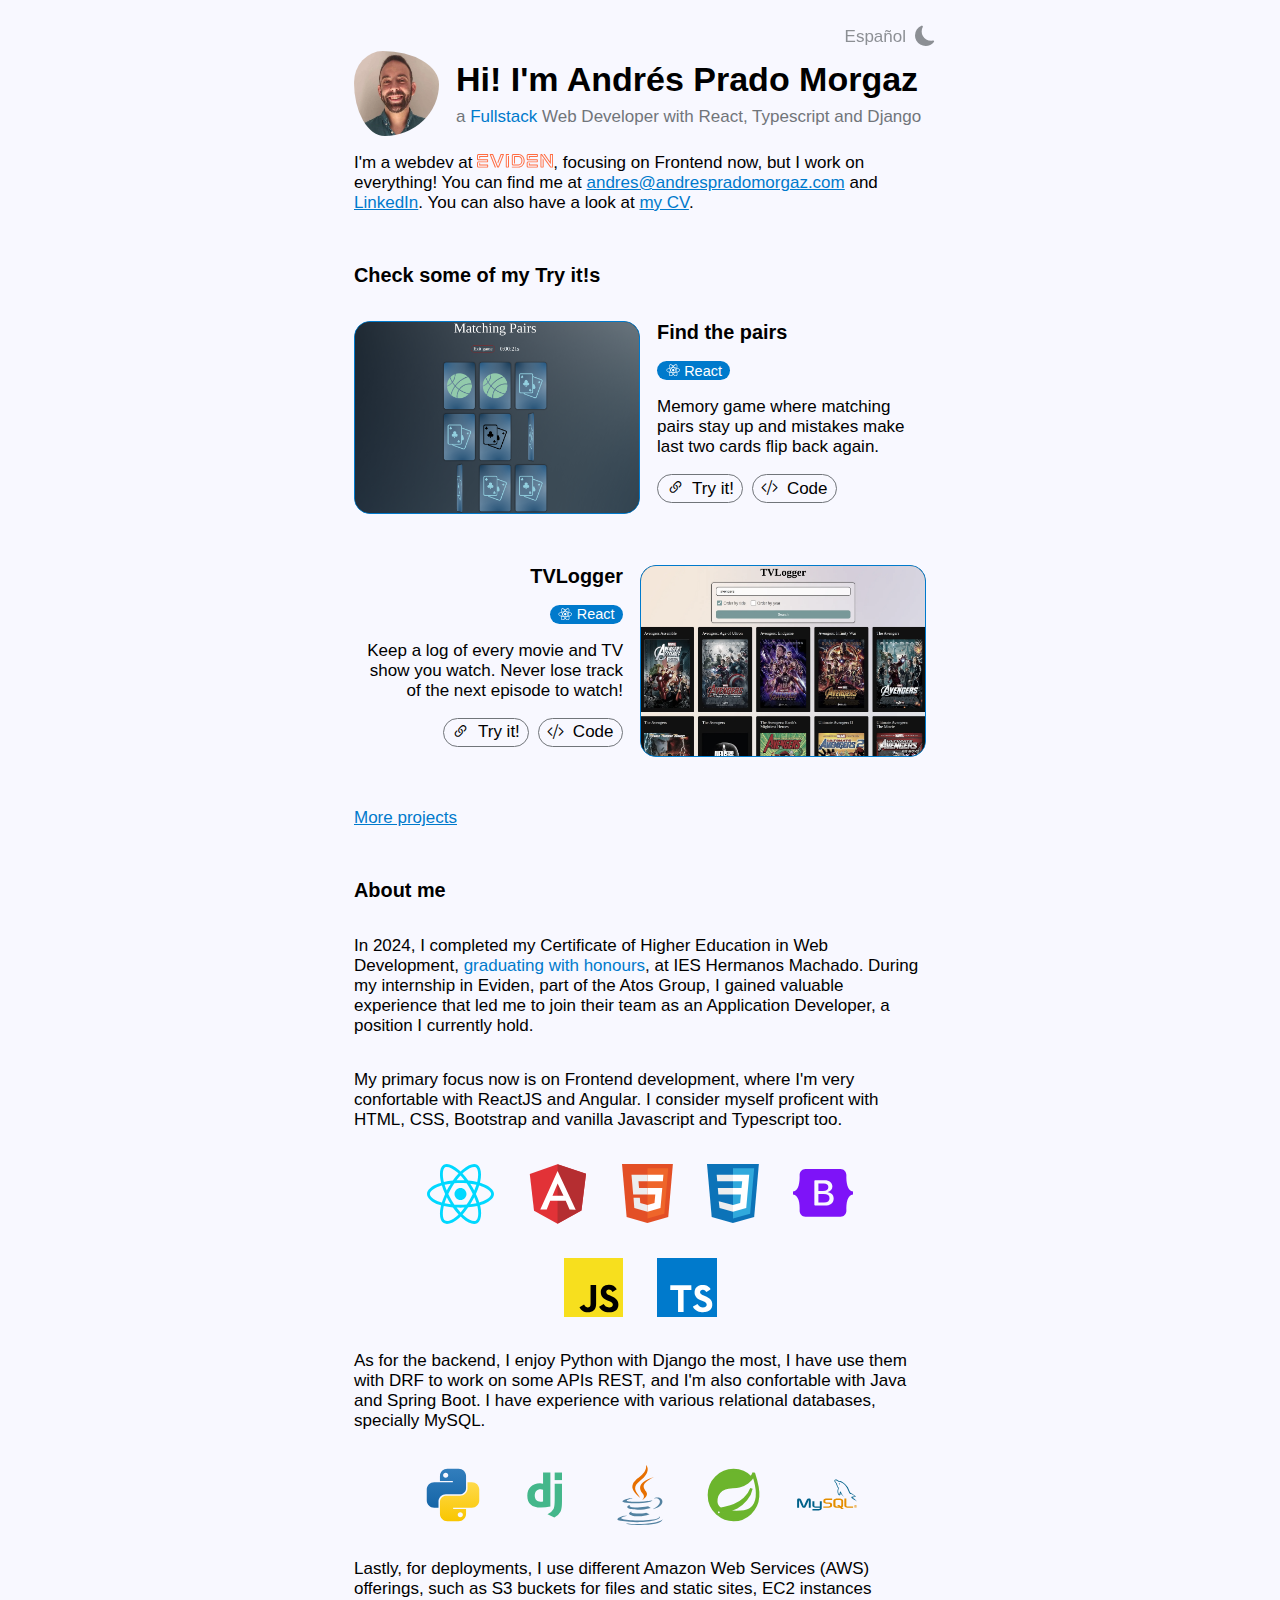
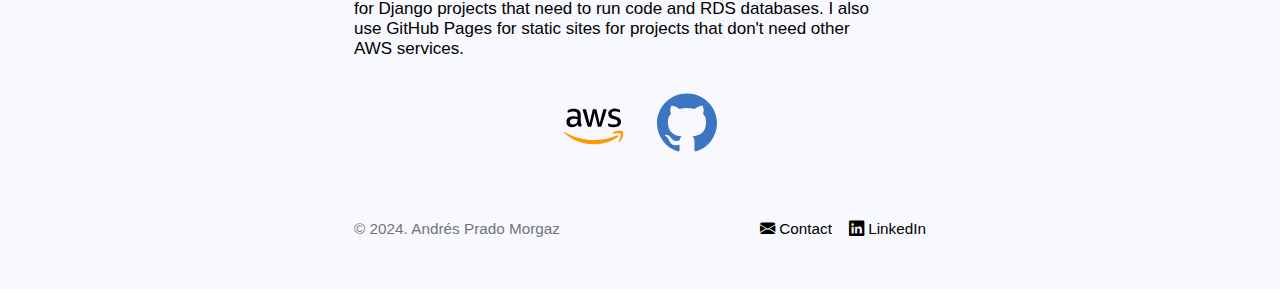
==== commit 38ad0663: "Added a toggler for the projects list to collapse it to 2 projects or expand to all" ====
--- a/en/index.html
+++ b/en/index.html
@@ -59,7 +59,7 @@
     </section>
     <section class="projectsSection">
       <h3>Check some of my Try it!s</h3>
-      <div class="projectsList">
+      <div class="projectsList" id="projectsList">
         <article class="project">
           <!-- Matching pairs -->
           <div class="img-container-out">
@@ -154,7 +154,7 @@
             </div>
           </div>
         </article>
-        <article class="project">
+        <article class="project hidden">
           <!-- Pokereactapp -->
           <div class="img-container-out">
             <div class="img-container-in">
@@ -202,7 +202,7 @@
             </div>
           </div>
         </article>
-        <article class="project">
+        <article class="project hidden">
           <!-- Bibliotafo -->
           <div class="img-container-out">
             <div class="img-container-in">
@@ -273,7 +273,7 @@
             </div>
           </div>
         </article>
-        <article class="project">
+        <article class="project hidden">
           <!-- Tic Tac Toe -->
           <div class="img-container-out">
             <div class="img-container-in">
@@ -320,6 +320,10 @@
             </div>
           </div>
         </article>
+        <span class="seeMore text-highlight toggleProjects">More projects</span>
+        <span class="seeMore text-highlight hidden toggleProjects"
+          >Less projects</span
+        >
       </div>
     </section>
     <section class="aboutSection">
--- a/style.css
+++ b/style.css
@@ -15,6 +15,7 @@
   --highlight-color: #007acc;
   --over-highlight-color: white;
   --shadow-color: rgba(0, 0, 0, 0.1);
+  --highlight-contrast: black;
 }
 
 /* Dark mode */
@@ -25,6 +26,7 @@
   --highlight-color: #ffd000;
   --over-highlight-color: black;
   --shadow-color: rgba(255, 255, 255, 0.1);
+  --highlight-contrast: white;
 }
 
 body::-webkit-scrollbar {
@@ -203,6 +205,17 @@
   gap: 2rem;
 }
 
+.seeMore {
+  text-decoration: underline;
+  cursor: pointer;
+}
+.seeMore:active {
+  color: var(--highlight-contrast);
+}
+.projectsList > .seeMore {
+  align-self: flex-start;
+}
+
 .project {
   width: 100%;
   display: flex;
@@ -211,6 +224,10 @@
   border-radius: 8px;
   text-decoration: none;
   transition: all 0.3s;
+}
+
+.hidden {
+  display: none;
 }
 
 .project .img-container-out {
@@ -411,6 +428,6 @@
 
 @media screen and (min-width: 1200px) {
   body {
-    width: 60%;
-  }
-}
+    width: 50%;
+  }
+}
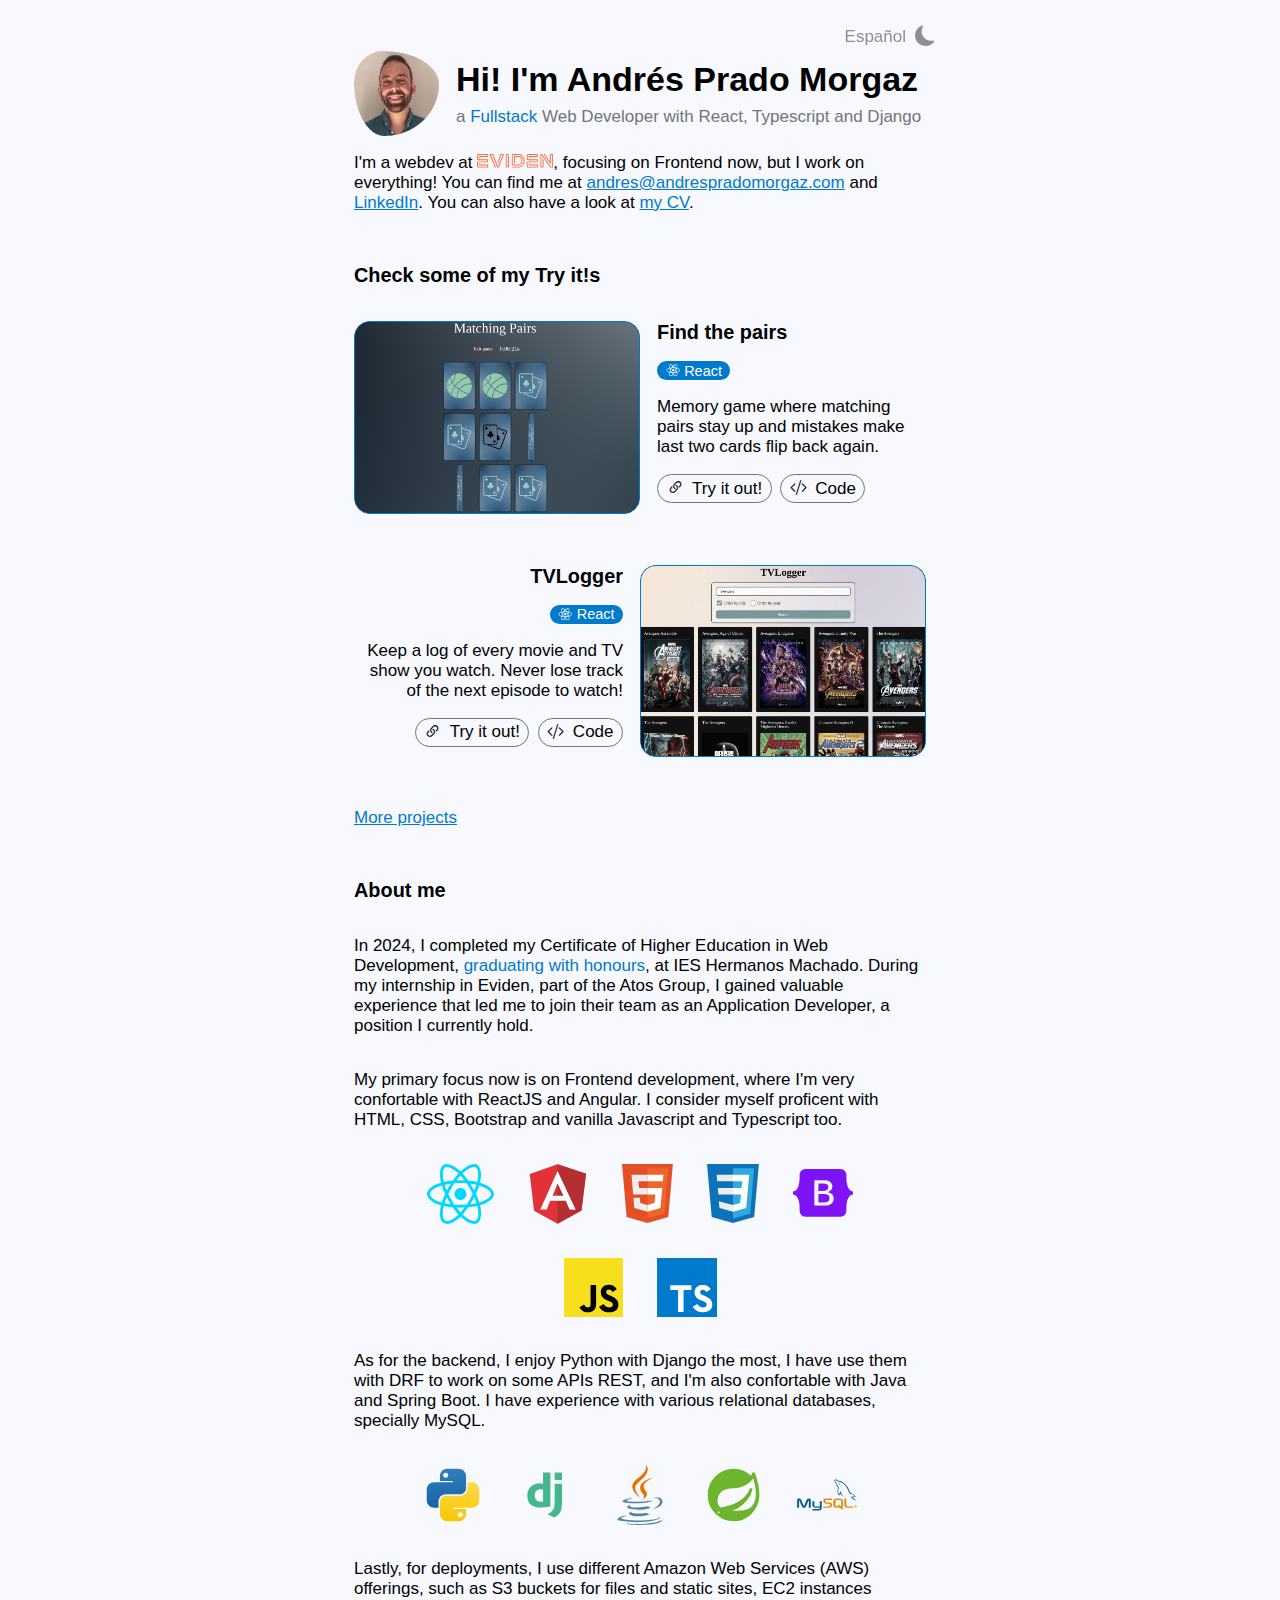
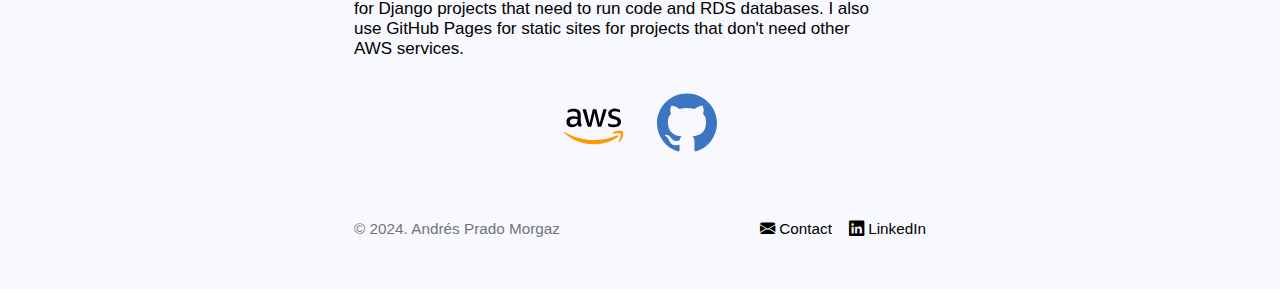
==== commit fbf4b7d3: "Updated img-containers as links to the demos" ====
--- a/en/index.html
+++ b/en/index.html
@@ -62,7 +62,10 @@
       <div class="projectsList" id="projectsList">
         <article class="project">
           <!-- Matching pairs -->
-          <div class="img-container-out">
+          <a
+            href="https://andrespradomorgaz.com/matching-pairs"
+            class="img-container-out"
+          >
             <div class="img-container-in">
               <img
                 src="../assets/thumbPairs.webp"
@@ -70,7 +73,7 @@
               />
               <h3 class="projectTitleSm">Find the pairs</h3>
             </div>
-          </div>
+          </a>
           <div class="project-details">
             <h3 class="projectTitleMd">Find the pairs</h3>
             <div class="techList">
@@ -99,7 +102,7 @@
             cards flip back again.
             <div class="project-links">
               <a href="https://andrespradomorgaz.com/matching-pairs"
-                ><i class="bi bi-link-45deg"></i><span>Try it!</span></a
+                ><i class="bi bi-link-45deg"></i><span>Try it out!</span></a
               >
               <a href="https://github.com/andpramor/matching-pairs"
                 ><i class="bi bi-code-slash"></i><span>Code</span></a
@@ -109,7 +112,10 @@
         </article>
         <article class="project">
           <!-- TVLogger -->
-          <div class="img-container-out">
+          <a
+            href="https://andrespradomorgaz.com/tv-react-tracker"
+            class="img-container-out"
+          >
             <div class="img-container-in">
               <img
                 src="../assets/thumbTVLogger.webp"
@@ -117,7 +123,7 @@
               />
               <h3 class="projectTitleSm">TVLogger</h3>
             </div>
-          </div>
+          </a>
           <div class="project-details">
             <h3 class="projectTitleMd">TVLogger</h3>
             <div class="techList">
@@ -146,7 +152,7 @@
             the next episode to watch!
             <div class="project-links">
               <a href="https://andrespradomorgaz.com/tv-react-tracker"
-                ><i class="bi bi-link-45deg"></i><span>Try it!</span></a
+                ><i class="bi bi-link-45deg"></i><span>Try it out!</span></a
               >
               <a href="https://github.com/andpramor/tv-react-tracker"
                 ><i class="bi bi-code-slash"></i><span>Code</span></a
@@ -156,7 +162,10 @@
         </article>
         <article class="project hidden">
           <!-- Pokereactapp -->
-          <div class="img-container-out">
+          <a
+            href="https://andrespradomorgaz.com/pokereactapp"
+            class="img-container-out"
+          >
             <div class="img-container-in">
               <img
                 src="../assets/thumbPokemon.webp"
@@ -164,7 +173,7 @@
               />
               <h3 class="projectTitleSm">Pokedex</h3>
             </div>
-          </div>
+          </a>
           <div class="project-details">
             <h3 class="projectTitleMd">Pokedex</h3>
             <div class="techList">
@@ -194,7 +203,7 @@
             Filtered by type and with the option to get a random one.
             <div class="project-links">
               <a href="https://andrespradomorgaz.com/pokereactapp"
-                ><i class="bi bi-link-45deg"></i><span>Try it!</span></a
+                ><i class="bi bi-link-45deg"></i><span>Try it out!</span></a
               >
               <a href="https://github.com/andpramor/pokereactapp"
                 ><i class="bi bi-code-slash"></i><span>Código</span></a
@@ -275,7 +284,10 @@
         </article>
         <article class="project hidden">
           <!-- Tic Tac Toe -->
-          <div class="img-container-out">
+          <a
+            href="https://andrespradomorgaz.com/tic-tac-toe"
+            class="img-container-out"
+          >
             <div class="img-container-in">
               <img
                 src="../assets/thumbTictactoe.webp"
@@ -283,7 +295,7 @@
               />
               <h3 class="projectTitleSm">Tic Tac Toe</h3>
             </div>
-          </div>
+          </a>
           <div class="project-details">
             <h3 class="projectTitleMd">Tic Tac Toe</h3>
             <div class="techList">
@@ -312,7 +324,7 @@
             principal React hooks.
             <div class="project-links">
               <a href="https://andrespradomorgaz.com/tic-tac-toe"
-                ><i class="bi bi-link-45deg"></i><span>Try it!</span></a
+                ><i class="bi bi-link-45deg"></i><span>Try it out!</span></a
               >
               <a href="https://github.com/andpramor/tic-tac-toe"
                 ><i class="bi bi-code-slash"></i><span>Code</span></a
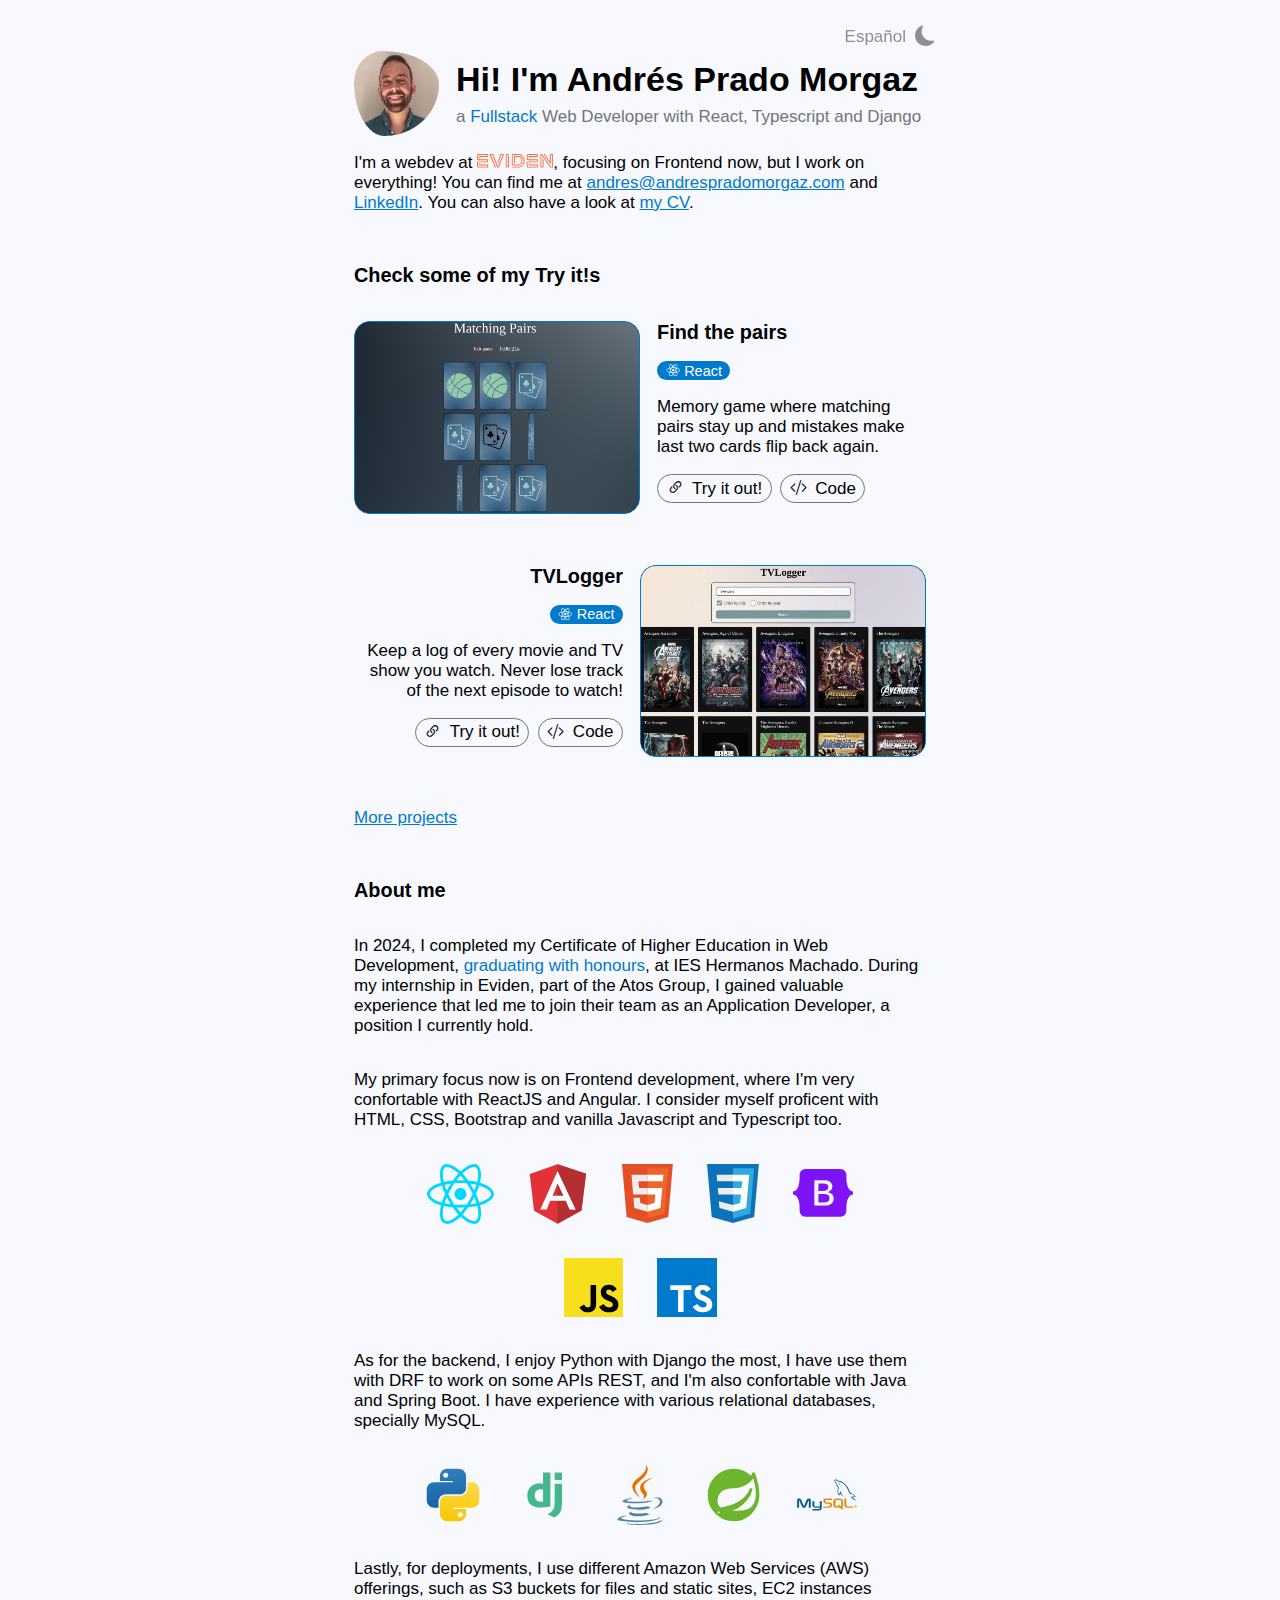
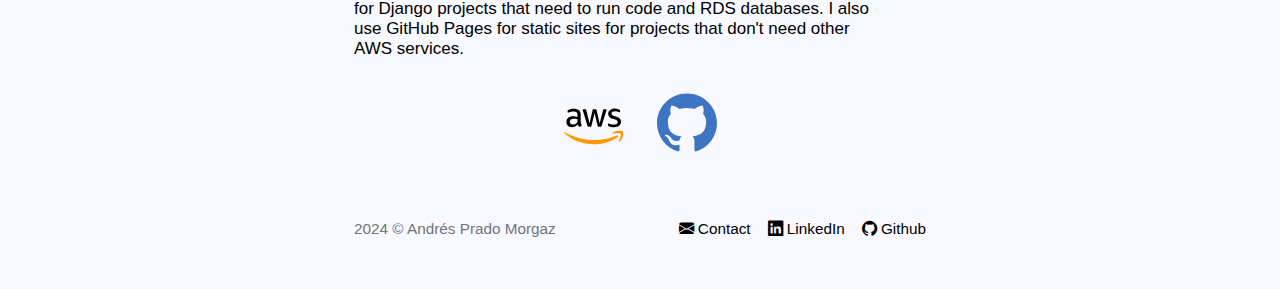
==== commit cd628902: "Added github link" ====
--- a/en/index.html
+++ b/en/index.html
@@ -418,8 +418,11 @@
         <a href="https://www.linkedin.com/in/apradomorgaz/"
           ><i class="bi bi-linkedin"></i>LinkedIn</a
         >
+        <a href="https://github.com/andpramor/"
+          ><i class="bi bi-github"></i>Github</a
+        >
       </span>
-      <span>&#169; 2024. Andrés Prado Morgaz</span>
+      <span>2024 &#169; Andrés Prado Morgaz</span>
     </footer>
     <script src="../script.js"></script>
   </body>
